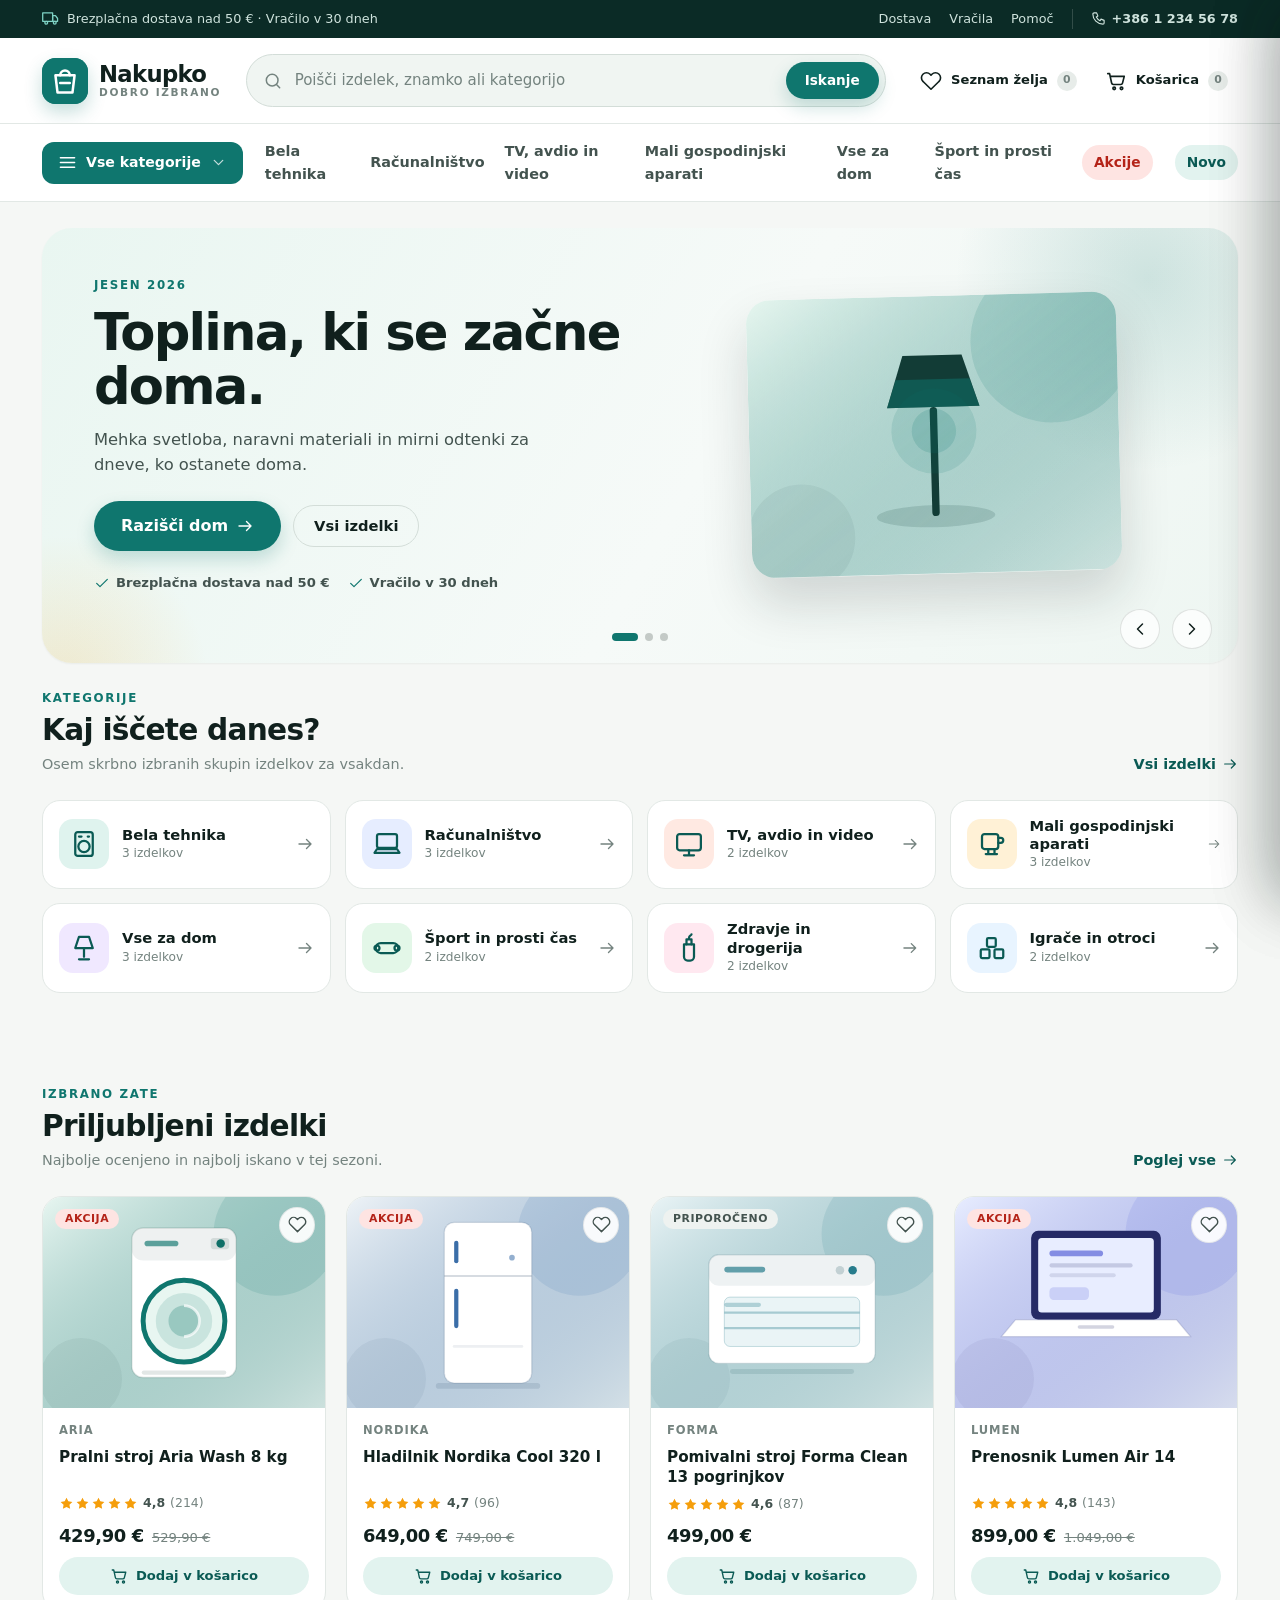
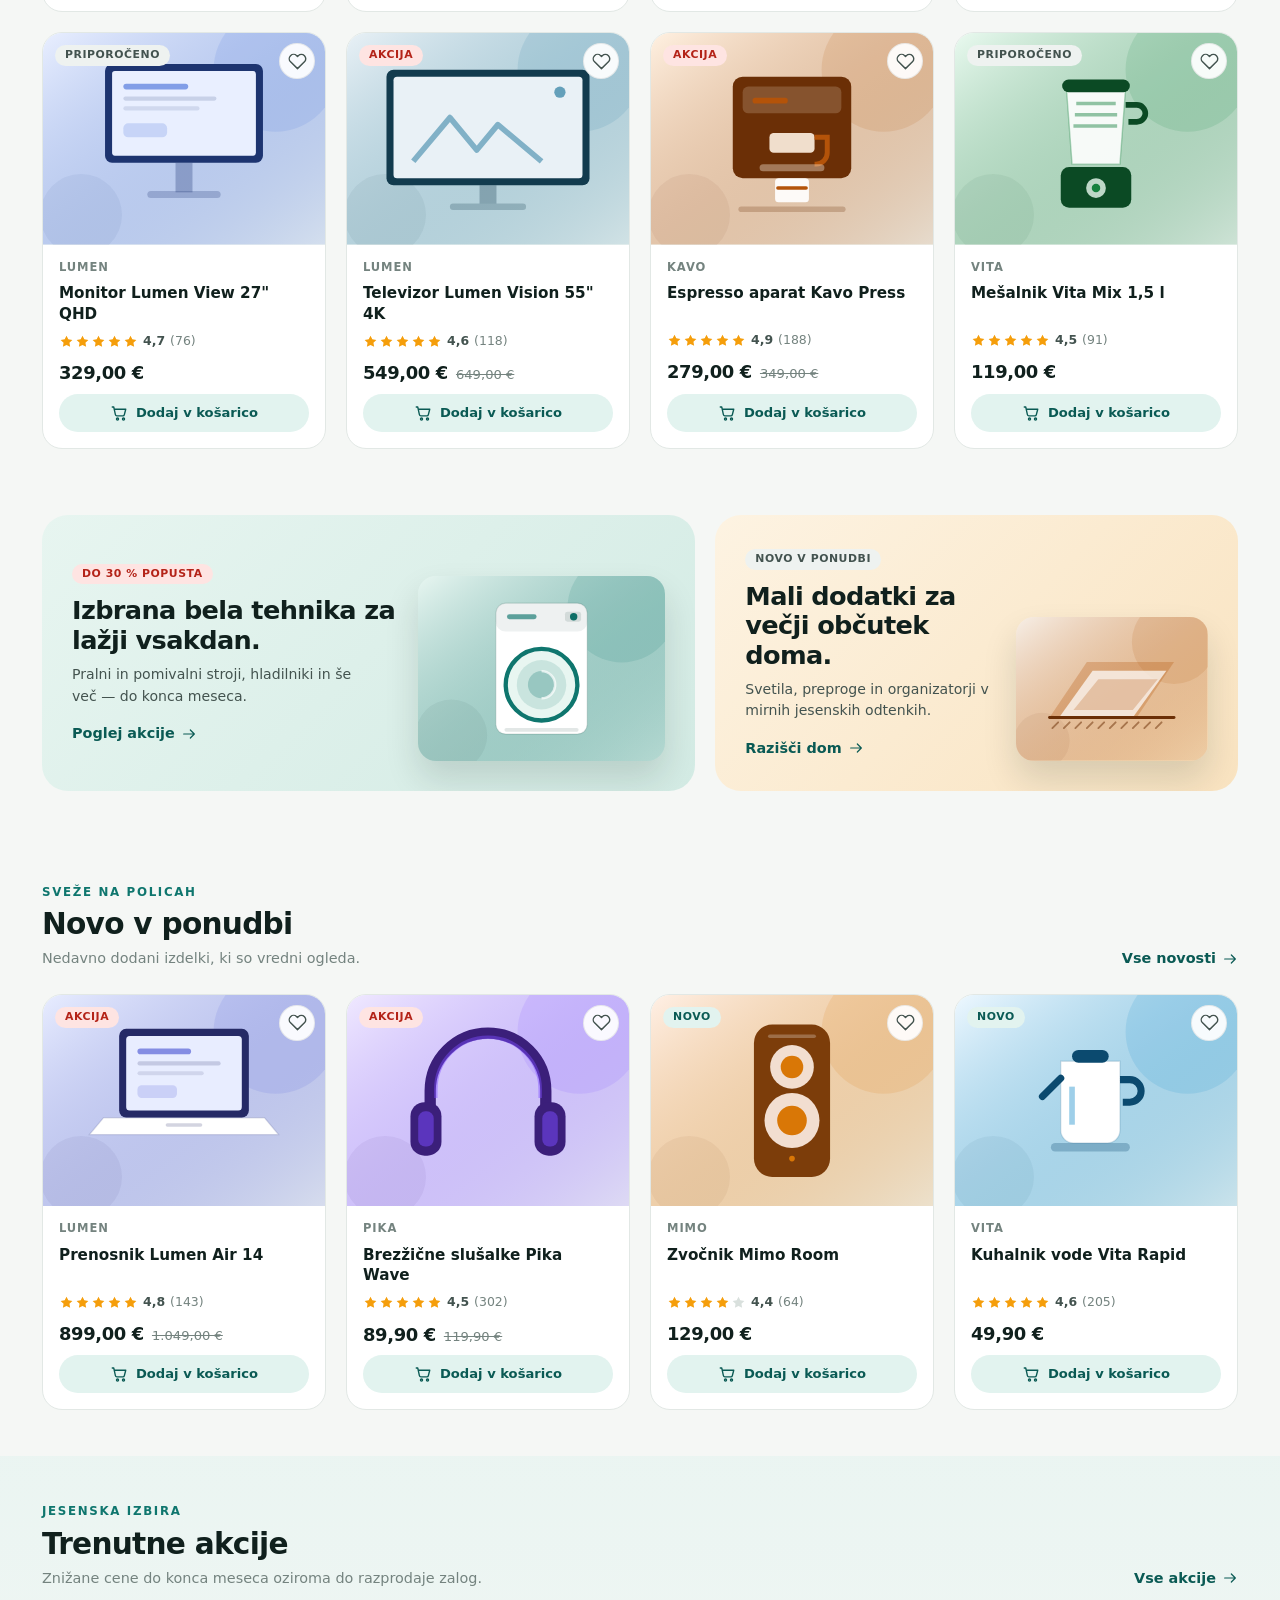
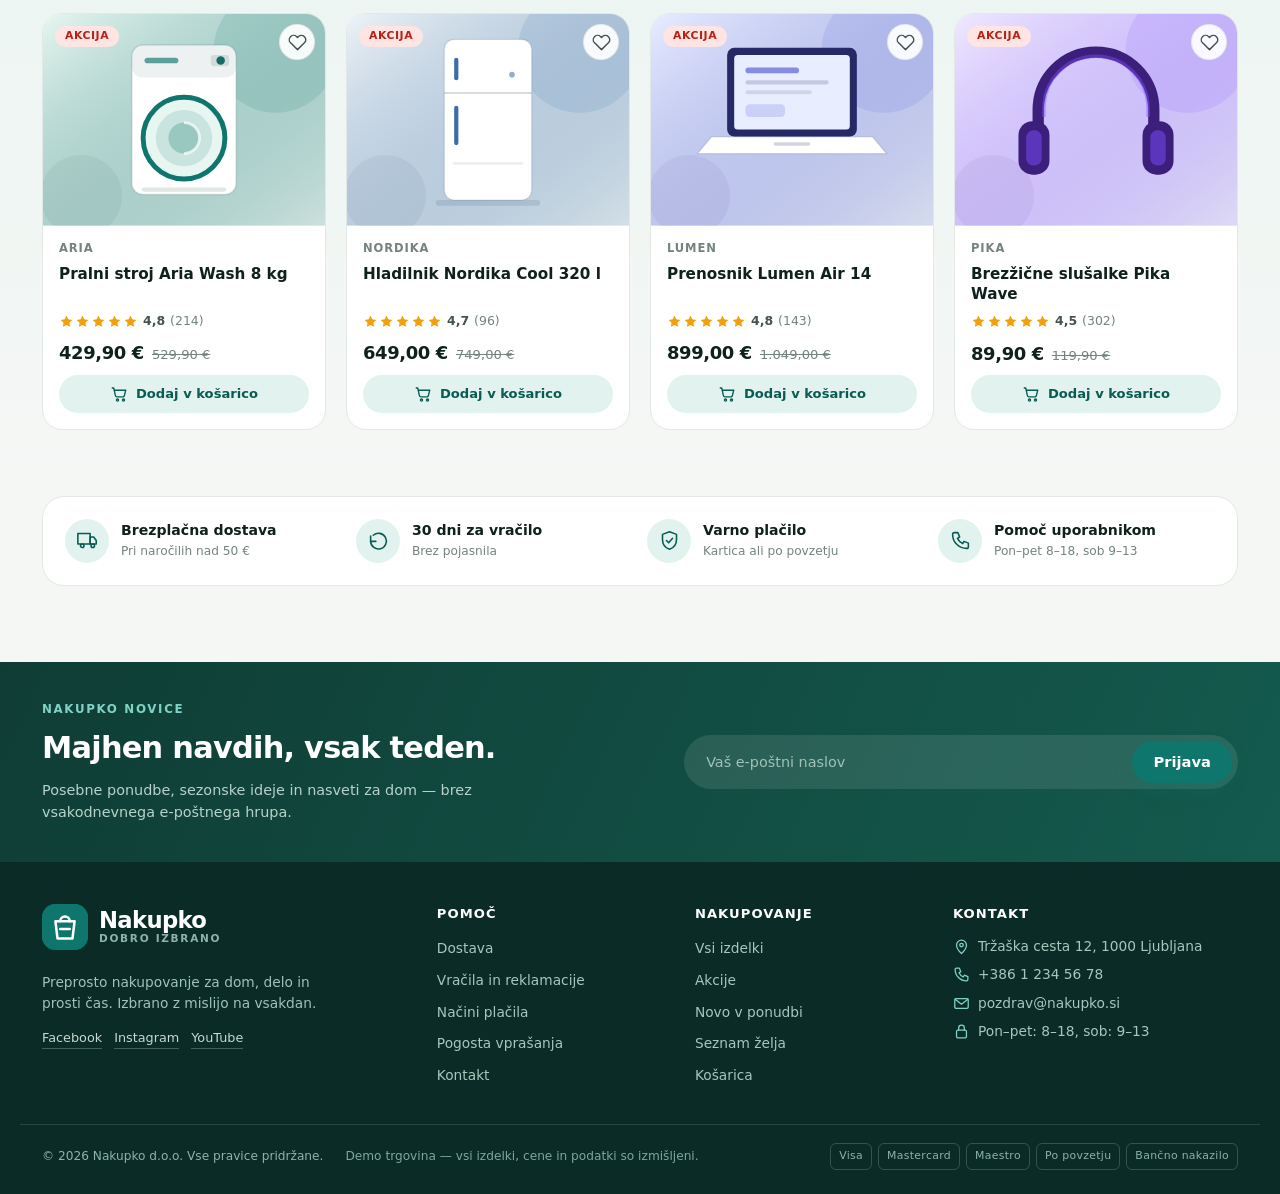
==== index.html @ 25875861 "Nakupko: static Slovenian demo storefront" ====
<!doctype html>
<html lang="sl">
<head>
  <meta charset="utf-8">
  <meta name="viewport" content="width=device-width, initial-scale=1">
  <title>Nakupko — dobro izbrano za dom, delo in prosti čas</title>
  <meta name="description" content="Nakupko je demo spletna trgovina z izbrano belo tehniko, računalništvom, opremo za dom in prosti čas. Vsi izdelki in podatki so izmišljeni.">
  <meta name="theme-color" content="#0f766e">
  <link rel="icon" href="assets/img/favicon.svg" type="image/svg+xml">
  <link rel="stylesheet" href="assets/css/style.css">
</head>
<body data-page="home">
  <a class="skip-link" href="#main">Preskoči na vsebino</a>
  <div id="site-header"></div>

  <main id="main">
    <section class="hero-wrap" aria-label="Izbrane ponudbe">
      <div class="container">
        <div class="hero" id="hero">
          <div id="hero-slides"></div>
          <div class="hero-dots" id="hero-dots"></div>
          <button class="hero-arrow hero-arrow--prev" type="button" data-hero-prev aria-label="Prejšnja ponudba">
            <svg class="icon" width="20" height="20" viewBox="0 0 24 24" fill="none" stroke="currentColor" stroke-width="1.8" stroke-linecap="round" stroke-linejoin="round" aria-hidden="true"><path d="M15 18l-6-6 6-6"/></svg>
          </button>
          <button class="hero-arrow hero-arrow--next" type="button" data-hero-next aria-label="Naslednja ponudba">
            <svg class="icon" width="20" height="20" viewBox="0 0 24 24" fill="none" stroke="currentColor" stroke-width="1.8" stroke-linecap="round" stroke-linejoin="round" aria-hidden="true"><path d="M9 18l6-6-6-6"/></svg>
          </button>
        </div>
      </div>
    </section>

    <section class="section section--tight">
      <div class="container">
        <div class="section-head">
          <div>
            <p class="eyebrow">Kategorije</p>
            <h2>Kaj iščete danes?</h2>
            <p>Osem skrbno izbranih skupin izdelkov za vsakdan.</p>
          </div>
          <a class="text-link" href="category.html">Vsi izdelki
            <svg class="icon" width="16" height="16" viewBox="0 0 24 24" fill="none" stroke="currentColor" stroke-width="1.8" stroke-linecap="round" stroke-linejoin="round" aria-hidden="true"><path d="M4 12h16M14 6l6 6-6 6"/></svg>
          </a>
        </div>
        <div class="category-tiles" id="category-tiles"></div>
      </div>
    </section>

    <section class="section">
      <div class="container">
        <div class="section-head">
          <div>
            <p class="eyebrow">Izbrano zate</p>
            <h2>Priljubljeni izdelki</h2>
            <p>Najbolje ocenjeno in najbolj iskano v tej sezoni.</p>
          </div>
          <a class="text-link" href="category.html?sort=rating">Poglej vse
            <svg class="icon" width="16" height="16" viewBox="0 0 24 24" fill="none" stroke="currentColor" stroke-width="1.8" stroke-linecap="round" stroke-linejoin="round" aria-hidden="true"><path d="M4 12h16M14 6l6 6-6 6"/></svg>
          </a>
        </div>
        <div id="featured-grid"></div>
      </div>
    </section>

    <section class="section section--tight">
      <div class="container">
        <div class="promo-grid" id="promo-grid"></div>
      </div>
    </section>

    <section class="section">
      <div class="container">
        <div class="section-head">
          <div>
            <p class="eyebrow">Sveže na policah</p>
            <h2>Novo v ponudbi</h2>
            <p>Nedavno dodani izdelki, ki so vredni ogleda.</p>
          </div>
          <a class="text-link" href="category.html?new=1">Vse novosti
            <svg class="icon" width="16" height="16" viewBox="0 0 24 24" fill="none" stroke="currentColor" stroke-width="1.8" stroke-linecap="round" stroke-linejoin="round" aria-hidden="true"><path d="M4 12h16M14 6l6 6-6 6"/></svg>
          </a>
        </div>
        <div id="new-grid"></div>
      </div>
    </section>

    <section class="section section--soft">
      <div class="container">
        <div class="section-head">
          <div>
            <p class="eyebrow">Jesenska izbira</p>
            <h2>Trenutne akcije</h2>
            <p>Znižane cene do konca meseca oziroma do razprodaje zalog.</p>
          </div>
          <a class="text-link" href="category.html?sale=1">Vse akcije
            <svg class="icon" width="16" height="16" viewBox="0 0 24 24" fill="none" stroke="currentColor" stroke-width="1.8" stroke-linecap="round" stroke-linejoin="round" aria-hidden="true"><path d="M4 12h16M14 6l6 6-6 6"/></svg>
          </a>
        </div>
        <div id="sale-grid"></div>
      </div>
    </section>

    <section class="section" id="recent-section" hidden>
      <div class="container">
        <div class="section-head">
          <div>
            <p class="eyebrow">Nadaljujte tam, kjer ste ostali</p>
            <h2>Nedavno ogledano</h2>
          </div>
          <a class="text-link" href="category.html">Poglej vse
            <svg class="icon" width="16" height="16" viewBox="0 0 24 24" fill="none" stroke="currentColor" stroke-width="1.8" stroke-linecap="round" stroke-linejoin="round" aria-hidden="true"><path d="M4 12h16M14 6l6 6-6 6"/></svg>
          </a>
        </div>
        <div id="recent-grid"></div>
      </div>
    </section>

    <section class="section section--tight">
      <div class="container">
        <ul class="trust-bar">
          <li>
            <span class="trust-bar__icon">
              <svg class="icon" width="21" height="21" viewBox="0 0 24 24" fill="none" stroke="currentColor" stroke-width="1.8" stroke-linecap="round" stroke-linejoin="round" aria-hidden="true"><path d="M1 4h14v12H1z"/><path d="M15 8h4l3 4v4h-7z"/><circle cx="6" cy="18" r="2"/><circle cx="18" cy="18" r="2"/></svg>
            </span>
            <span><strong>Brezplačna dostava</strong><small>Pri naročilih nad 50 €</small></span>
          </li>
          <li>
            <span class="trust-bar__icon">
              <svg class="icon" width="21" height="21" viewBox="0 0 24 24" fill="none" stroke="currentColor" stroke-width="1.8" stroke-linecap="round" stroke-linejoin="round" aria-hidden="true"><path d="M3 7v6h6"/><path d="M3 13a9 9 0 1 0 3-7"/></svg>
            </span>
            <span><strong>30 dni za vračilo</strong><small>Brez pojasnila</small></span>
          </li>
          <li>
            <span class="trust-bar__icon">
              <svg class="icon" width="21" height="21" viewBox="0 0 24 24" fill="none" stroke="currentColor" stroke-width="1.8" stroke-linecap="round" stroke-linejoin="round" aria-hidden="true"><path d="M12 2l8 3v6c0 5-3.4 9.2-8 11-4.6-1.8-8-6-8-11V5Z"/><path d="M8.5 12l2.5 2.5 4.5-5"/></svg>
            </span>
            <span><strong>Varno plačilo</strong><small>Kartica ali po povzetju</small></span>
          </li>
          <li>
            <span class="trust-bar__icon">
              <svg class="icon" width="21" height="21" viewBox="0 0 24 24" fill="none" stroke="currentColor" stroke-width="1.8" stroke-linecap="round" stroke-linejoin="round" aria-hidden="true"><path d="M5 3h4l2 5-2.5 1.5a13 13 0 0 0 6 6L16 13l5 2v4a2 2 0 0 1-2 2A16 16 0 0 1 3 5a2 2 0 0 1 2-2Z"/></svg>
            </span>
            <span><strong>Pomoč uporabnikom</strong><small>Pon–pet 8–18, sob 9–13</small></span>
          </li>
        </ul>
      </div>
    </section>
  </main>

  <div id="site-footer"></div>

  <script src="assets/js/data.js"></script>
  <script src="assets/js/art.js"></script>
  <script src="assets/js/core.js"></script>
  <script src="assets/js/pages.js"></script>
</body>
</html>
---- assets/css/style.css ----
/* Nakupko — original storefront styles.
   System fonts only, no external assets, no network requests. */

:root {
  --ink: #10201d;
  --ink-soft: #43534f;
  --muted: #74837f;
  --line: #e2e8e5;
  --line-strong: #d3ddd8;
  --bg: #f5f7f5;
  --surface: #ffffff;
  --surface-soft: #f0f5f2;
  --brand: #0f766e;
  --brand-dark: #0a5a54;
  --brand-soft: #e2f3ef;
  --accent: #f59e0b;
  --sale: #d92d20;
  --sale-soft: #fee4e2;
  --radius-sm: 10px;
  --radius: 16px;
  --radius-lg: 24px;
  --shadow-sm: 0 1px 2px rgba(16, 32, 29, 0.05);
  --shadow: 0 14px 34px rgba(16, 32, 29, 0.09);
  --shadow-lg: 0 30px 70px rgba(16, 32, 29, 0.16);
  --font: "Segoe UI", system-ui, -apple-system, "Helvetica Neue", Arial, sans-serif;
  --container: 1240px;
}

*,
*::before,
*::after {
  box-sizing: border-box;
}

html {
  -webkit-text-size-adjust: 100%;
  scroll-behavior: smooth;
}

body {
  margin: 0;
  font-family: var(--font);
  font-size: 16px;
  line-height: 1.55;
  color: var(--ink);
  background: var(--bg);
  -webkit-font-smoothing: antialiased;
}

body.no-scroll {
  overflow: hidden;
}

img,
svg {
  max-width: 100%;
}

h1,
h2,
h3,
h4,
p,
ul,
ol,
figure {
  margin: 0;
}

ul,
ol {
  padding: 0;
  list-style: none;
}

a {
  color: inherit;
  text-decoration: none;
}

button,
input,
select,
textarea {
  font: inherit;
  color: inherit;
}

button {
  cursor: pointer;
}

[hidden] {
  display: none !important;
}

::selection {
  background: var(--brand-soft);
  color: var(--brand-dark);
}

:focus-visible {
  outline: 2px solid var(--brand);
  outline-offset: 3px;
}

.container {
  width: 100%;
  max-width: var(--container);
  margin: 0 auto;
  padding: 0 22px;
}

.sr-only {
  position: absolute;
  width: 1px;
  height: 1px;
  padding: 0;
  margin: -1px;
  overflow: hidden;
  clip: rect(0, 0, 0, 0);
  white-space: nowrap;
  border: 0;
}

.skip-link {
  position: absolute;
  left: 16px;
  top: -80px;
  z-index: 500;
  padding: 10px 16px;
  border-radius: 0 0 12px 12px;
  background: var(--ink);
  color: #fff;
  transition: top 0.2s ease;
}

.skip-link:focus {
  top: 0;
}

.icon {
  display: inline-block;
  vertical-align: middle;
  flex: none;
}

.art-svg {
  display: block;
  width: 100%;
  height: auto;
}

.eyebrow {
  font-size: 0.74rem;
  font-weight: 700;
  letter-spacing: 0.14em;
  text-transform: uppercase;
  color: var(--brand);
}

.muted {
  color: var(--muted);
}

/* ---------------------------------------------------------------- buttons */
.btn {
  display: inline-flex;
  align-items: center;
  justify-content: center;
  gap: 8px;
  padding: 11px 20px;
  border: 1px solid transparent;
  border-radius: 999px;
  background: var(--surface);
  font-size: 0.92rem;
  font-weight: 650;
  line-height: 1.2;
  white-space: nowrap;
  transition: background 0.18s ease, color 0.18s ease, border-color 0.18s ease,
    transform 0.18s ease, box-shadow 0.18s ease;
}

.btn:hover {
  transform: translateY(-1px);
}

.btn:active {
  transform: translateY(0);
}

.btn--primary {
  background: var(--brand);
  color: #fff;
  box-shadow: 0 8px 18px rgba(15, 118, 110, 0.22);
}

.btn--primary:hover {
  background: var(--brand-dark);
  box-shadow: 0 10px 22px rgba(15, 118, 110, 0.3);
}

.btn--soft {
  background: var(--brand-soft);
  color: var(--brand-dark);
}

.btn--soft:hover {
  background: #d3ece6;
}

.btn--ghost {
  background: transparent;
  border-color: var(--line-strong);
  color: var(--ink);
}

.btn--ghost:hover {
  border-color: var(--brand);
  color: var(--brand-dark);
}

.btn--block {
  width: 100%;
}

.btn--lg {
  padding: 14px 26px;
  font-size: 1rem;
}

.text-link {
  display: inline-flex;
  align-items: center;
  gap: 6px;
  font-size: 0.9rem;
  font-weight: 650;
  color: var(--brand-dark);
}

.text-link:hover {
  color: var(--brand);
}

.link-btn {
  border: 0;
  background: none;
  padding: 0;
  font-size: 0.82rem;
  font-weight: 600;
  color: var(--muted);
  text-decoration: underline;
  text-underline-offset: 3px;
}

.link-btn:hover {
  color: var(--sale);
}

.icon-btn {
  display: inline-grid;
  place-items: center;
  width: 42px;
  height: 42px;
  border: 1px solid var(--line);
  border-radius: 50%;
  background: var(--surface);
  color: var(--ink);
  transition: background 0.18s ease, border-color 0.18s ease;
}

.icon-btn:hover {
  background: var(--surface-soft);
  border-color: var(--line-strong);
}

.badge {
  display: inline-flex;
  align-items: center;
  gap: 5px;
  padding: 5px 10px;
  border-radius: 999px;
  font-size: 0.68rem;
  font-weight: 750;
  letter-spacing: 0.05em;
  text-transform: uppercase;
  line-height: 1;
  background: var(--surface-soft);
  color: var(--ink-soft);
}

.badge--sale {
  background: var(--sale-soft);
  color: #b42318;
}

.badge--new {
  background: var(--brand-soft);
  color: var(--brand-dark);
}

.badge--soft {
  background: #eef2f0;
  color: var(--ink-soft);
}

/* ------------------------------------------------------------------ topbar */
.topbar {
  background: #0b2b26;
  color: #cfe3dd;
  font-size: 0.8rem;
}

.topbar__inner {
  display: flex;
  align-items: center;
  justify-content: space-between;
  gap: 18px;
  min-height: 38px;
}

.topbar__note {
  display: inline-flex;
  align-items: center;
  gap: 8px;
  margin: 0;
}

.topbar__note .icon {
  color: #7fd3c5;
}

.topbar__links {
  display: flex;
  align-items: center;
  gap: 18px;
}

.topbar__links a {
  color: #cfe3dd;
  transition: color 0.15s ease;
}

.topbar__links a:hover {
  color: #fff;
}

.topbar__phone {
  display: inline-flex;
  align-items: center;
  gap: 6px;
  padding-left: 18px;
  border-left: 1px solid rgba(255, 255, 255, 0.16);
  font-weight: 600;
}

/* ------------------------------------------------------------------ header */
.site-header {
  position: relative;
  z-index: 60;
  background: var(--surface);
  border-bottom: 1px solid var(--line);
}

.header-main {
  display: flex;
  align-items: center;
  gap: 24px;
  padding-top: 16px;
  padding-bottom: 16px;
}

.header-menu {
  display: none;
}

.brand {
  display: inline-flex;
  align-items: center;
  gap: 11px;
  flex: none;
}

.brand__mark {
  display: grid;
  place-items: center;
  width: 46px;
  height: 46px;
  border-radius: 14px;
  background: var(--brand);
  color: var(--brand);
  box-shadow: 0 8px 18px rgba(15, 118, 110, 0.24);
}

.brand__mark svg {
  width: 46px;
  height: 46px;
  display: block;
}

.brand__text {
  display: flex;
  flex-direction: column;
  line-height: 1.05;
}

.brand__text strong {
  font-size: 1.42rem;
  font-weight: 800;
  letter-spacing: -0.03em;
}

.brand__text small {
  font-size: 0.66rem;
  font-weight: 600;
  letter-spacing: 0.16em;
  text-transform: uppercase;
  color: var(--muted);
}

.header-search {
  position: relative;
  display: flex;
  align-items: center;
  flex: 1;
  max-width: 640px;
  margin: 0 auto;
  padding: 6px 6px 6px 16px;
  border: 1px solid var(--line-strong);
  border-radius: 999px;
  background: var(--surface-soft);
  transition: border-color 0.18s ease, background 0.18s ease, box-shadow 0.18s ease;
}

.header-search:focus-within {
  background: #fff;
  border-color: var(--brand);
  box-shadow: 0 0 0 4px rgba(15, 118, 110, 0.12);
}

.header-search__icon {
  display: inline-flex;
  color: var(--muted);
}

.header-search input {
  flex: 1;
  min-width: 0;
  padding: 8px 12px;
  border: 0;
  background: transparent;
  font-size: 0.94rem;
  outline: none;
}

.header-search input::placeholder {
  color: var(--muted);
}

#search-page-form {
  max-width: none;
  margin: 0;
}

code {
  padding: 1px 5px;
  border-radius: 5px;
  background: var(--surface-soft);
  font-size: 0.9em;
}

.header-search__submit {
  padding: 9px 18px;
  font-size: 0.85rem;
}

.header-actions {
  display: flex;
  align-items: center;
  gap: 8px;
  flex: none;
}

.header-action {
  position: relative;
  display: inline-flex;
  align-items: center;
  gap: 9px;
  padding: 8px 10px;
  border: 0;
  border-radius: 14px;
  background: transparent;
  color: var(--ink);
  transition: background 0.18s ease;
}

.header-action:hover {
  background: var(--surface-soft);
}

.header-action__label {
  font-size: 0.82rem;
  font-weight: 600;
}

.count {
  display: inline-grid;
  place-items: center;
  min-width: 20px;
  height: 20px;
  padding: 0 5px;
  border-radius: 999px;
  background: var(--brand);
  color: #fff;
  font-size: 0.68rem;
  font-weight: 750;
  line-height: 1;
}

.count.is-empty {
  background: #e7ece9;
  color: var(--muted);
}

/* ------------------------------------------------------------- suggestions */
.search-suggest {
  position: absolute;
  top: calc(100% + 10px);
  left: 0;
  right: 0;
  z-index: 70;
  padding: 8px;
  border: 1px solid var(--line);
  border-radius: 18px;
  background: var(--surface);
  box-shadow: var(--shadow-lg);
}

.suggest__list {
  display: grid;
  gap: 2px;
}

.suggest__list a {
  display: flex;
  align-items: center;
  gap: 12px;
  padding: 8px 10px;
  border-radius: 12px;
  transition: background 0.15s ease;
}

.suggest__list a:hover {
  background: var(--surface-soft);
}

.suggest__art {
  width: 56px;
  height: 42px;
  flex: none;
  overflow: hidden;
  border-radius: 8px;
  background: var(--surface-soft);
}

.suggest__art svg {
  width: 100%;
  height: 100%;
  object-fit: cover;
}

.suggest__text {
  display: flex;
  flex-direction: column;
  min-width: 0;
}

.suggest__text strong {
  font-size: 0.88rem;
  font-weight: 650;
  white-space: nowrap;
  overflow: hidden;
  text-overflow: ellipsis;
}

.suggest__text small {
  font-size: 0.76rem;
  color: var(--muted);
}

.suggest__all {
  display: block;
  margin-top: 4px;
  padding: 10px;
  border-top: 1px solid var(--line);
  font-size: 0.84rem;
  font-weight: 650;
  color: var(--brand-dark);
  text-align: center;
}

.suggest__empty {
  padding: 12px 10px 6px;
  font-size: 0.86rem;
  color: var(--muted);
}

/* --------------------------------------------------------------------- nav */
.main-nav {
  position: relative;
  border-top: 1px solid var(--line);
  background: var(--surface);
}

.nav-inner {
  display: flex;
  align-items: center;
  gap: 22px;
  min-height: 52px;
}

.nav-all {
  display: inline-flex;
  align-items: center;
  gap: 9px;
  padding: 10px 16px;
  border: 0;
  border-radius: 12px;
  background: var(--brand);
  color: #fff;
  font-size: 0.88rem;
  font-weight: 650;
}

.nav-all .icon:last-child {
  opacity: 0.75;
  transition: transform 0.2s ease;
}

.nav-all.is-open .icon:last-child {
  transform: rotate(180deg);
}

.nav-list {
  display: flex;
  align-items: center;
  gap: 20px;
  flex: 1;
}

.nav-list a {
  position: relative;
  display: inline-block;
  padding: 16px 0;
  font-size: 0.9rem;
  font-weight: 600;
  color: var(--ink-soft);
  transition: color 0.15s ease;
}

.nav-list a::after {
  content: "";
  position: absolute;
  left: 0;
  right: 0;
  bottom: 10px;
  height: 2px;
  border-radius: 2px;
  background: var(--brand);
  transform: scaleX(0);
  transform-origin: left;
  transition: transform 0.2s ease;
}

.nav-list a:hover {
  color: var(--brand-dark);
}

.nav-list a:hover::after {
  transform: scaleX(1);
}

.nav-deal,
.nav-new {
  font-size: 0.86rem;
  font-weight: 700;
  padding: 7px 12px;
  border-radius: 999px;
}

.nav-deal {
  color: #b42318;
  background: var(--sale-soft);
}

.nav-new {
  color: var(--brand-dark);
  background: var(--brand-soft);
}

/* --------------------------------------------------------------- mega menu */
.mega {
  position: absolute;
  top: 100%;
  left: 0;
  right: 0;
  z-index: 55;
  border-top: 1px solid var(--line);
  background: var(--surface);
  box-shadow: 0 32px 60px rgba(16, 32, 29, 0.14);
}

.mega__inner {
  display: grid;
  grid-template-columns: 1.35fr 0.65fr;
  gap: 36px;
  padding-top: 28px;
  padding-bottom: 32px;
}

.mega__cats > .eyebrow {
  margin-bottom: 14px;
}

.mega__cats > ul {
  display: grid;
  grid-template-columns: 1fr 1fr;
  gap: 4px 22px;
}

.mega__cats a {
  display: flex;
  align-items: center;
  gap: 12px;
  padding: 9px 10px;
  border-radius: 12px;
  transition: background 0.15s ease;
}

.mega__cats a:hover {
  background: var(--surface-soft);
}

.mega__cats strong {
  display: block;
  font-size: 0.9rem;
  font-weight: 650;
}

.mega__cats small {
  display: block;
  font-size: 0.76rem;
  color: var(--muted);
}

.mega__icon {
  display: grid;
  place-items: center;
  width: 42px;
  height: 42px;
  flex: none;
  border-radius: 12px;
  background: var(--tint, #eef4f2);
  color: var(--brand-dark);
}

.mega__promo {
  position: relative;
  overflow: hidden;
  padding: 22px;
  border-radius: 20px;
  background: linear-gradient(135deg, #eaf6f1, #d8eee7);
}

.mega__promo h3 {
  margin: 10px 0 6px;
  font-size: 1.3rem;
  letter-spacing: -0.02em;
}

.mega__promo p {
  margin-bottom: 14px;
  font-size: 0.86rem;
  color: var(--ink-soft);
}

.mega__promo-art {
  position: absolute;
  right: -26px;
  bottom: -32px;
  width: 190px;
  opacity: 0.9;
  pointer-events: none;
}

/* -------------------------------------------------------------------- hero */
.hero-wrap {
  padding: 26px 0 6px;
}

.hero {
  position: relative;
  overflow: hidden;
  border-radius: 30px;
  background: linear-gradient(120deg, #e9f6f1 0%, #f6faf8 55%, #eef6f2 100%);
  box-shadow: var(--shadow-sm);
}

.hero::before,
.hero::after {
  content: "";
  position: absolute;
  border-radius: 50%;
  pointer-events: none;
}

.hero::before {
  width: 420px;
  height: 420px;
  right: -120px;
  top: -160px;
  background: radial-gradient(circle, rgba(15, 118, 110, 0.16), transparent 65%);
}

.hero::after {
  width: 320px;
  height: 320px;
  left: -140px;
  bottom: -180px;
  background: radial-gradient(circle, rgba(245, 158, 11, 0.16), transparent 65%);
}

.hero-slide {
  position: relative;
  z-index: 1;
  display: none;
  grid-template-columns: 1.05fr 0.95fr;
  align-items: center;
  gap: 30px;
  padding: 48px 52px 70px;
}

.hero-slide.is-active {
  display: grid;
  animation: heroFade 0.5s ease both;
}

@keyframes heroFade {
  from {
    opacity: 0;
    transform: translateY(10px);
  }
  to {
    opacity: 1;
    transform: translateY(0);
  }
}

.hero-slide__copy h1,
.hero-slide__copy h2 {
  margin: 12px 0 14px;
  font-size: clamp(2.1rem, 4vw, 3.35rem);
  line-height: 1.04;
  letter-spacing: -0.035em;
  font-weight: 800;
  max-width: 15ch;
}

.hero-slide__copy > p:not(.eyebrow) {
  max-width: 46ch;
  font-size: 1.02rem;
  color: var(--ink-soft);
}

.hero-slide__actions {
  display: flex;
  flex-wrap: wrap;
  align-items: center;
  gap: 12px;
  margin-top: 24px;
}

.hero-slide__points {
  display: flex;
  flex-wrap: wrap;
  gap: 18px;
  margin-top: 22px;
  font-size: 0.82rem;
  font-weight: 600;
  color: var(--ink-soft);
}

.hero-slide__points li {
  display: inline-flex;
  align-items: center;
  gap: 6px;
}

.hero-slide__points .icon {
  color: var(--brand);
}

.hero-slide__art {
  justify-self: center;
  width: 100%;
  max-width: 370px;
  overflow: hidden;
  border-radius: 24px;
  box-shadow: 0 26px 50px rgba(16, 32, 29, 0.16);
  transform: rotate(-1.5deg);
}

.hero-dots {
  position: absolute;
  left: 50%;
  bottom: 22px;
  z-index: 2;
  display: flex;
  align-items: center;
  gap: 7px;
  transform: translateX(-50%);
}

.hero-dot {
  width: 8px;
  height: 8px;
  padding: 0;
  border: 0;
  border-radius: 999px;
  background: rgba(16, 32, 29, 0.22);
  transition: width 0.2s ease, background 0.2s ease;
}

.hero-dot.is-active {
  width: 26px;
  background: var(--brand);
}

.hero-arrow {
  position: absolute;
  bottom: 14px;
  z-index: 2;
  display: grid;
  place-items: center;
  width: 40px;
  height: 40px;
  border: 1px solid rgba(16, 32, 29, 0.12);
  border-radius: 50%;
  background: rgba(255, 255, 255, 0.72);
  color: var(--ink);
  backdrop-filter: blur(6px);
  transition: background 0.18s ease;
}

.hero-arrow:hover {
  background: #fff;
}

.hero-arrow--prev {
  right: 78px;
}

.hero-arrow--next {
  right: 26px;
}

/* ---------------------------------------------------------------- sections */
.section {
  padding: 46px 0;
}

.section--tight {
  padding-top: 20px;
}

.section--soft {
  background: linear-gradient(180deg, rgba(226, 243, 239, 0.55), rgba(226, 243, 239, 0));
}

.section-head {
  display: flex;
  align-items: flex-end;
  justify-content: space-between;
  gap: 20px;
  margin-bottom: 24px;
}

.section-head h2 {
  margin-top: 6px;
  font-size: clamp(1.4rem, 2.4vw, 1.85rem);
  letter-spacing: -0.025em;
  line-height: 1.15;
}

.section-head p:not(.eyebrow) {
  margin-top: 6px;
  color: var(--muted);
  font-size: 0.9rem;
}

/* --------------------------------------------------------- category tiles */
.category-tiles {
  display: grid;
  grid-template-columns: repeat(4, 1fr);
  gap: 14px;
}

.category-tile {
  display: flex;
  align-items: center;
  gap: 13px;
  padding: 16px;
  border: 1px solid var(--line);
  border-radius: 18px;
  background: var(--surface);
  transition: border-color 0.18s ease, box-shadow 0.18s ease, transform 0.18s ease;
}

.category-tile:hover {
  transform: translateY(-2px);
  border-color: var(--line-strong);
  box-shadow: var(--shadow);
}

.category-tile__icon {
  display: grid;
  place-items: center;
  width: 50px;
  height: 50px;
  flex: none;
  border-radius: 14px;
  background: var(--tint, #eef4f2);
  color: var(--brand-dark);
}

.category-tile__text {
  display: flex;
  flex-direction: column;
  min-width: 0;
}

.category-tile__text strong {
  font-size: 0.92rem;
  font-weight: 650;
  line-height: 1.25;
}

.category-tile__text small {
  font-size: 0.76rem;
  color: var(--muted);
}

.category-tile__arrow {
  display: inline-flex;
  margin-left: auto;
  color: var(--muted);
  transition: transform 0.18s ease, color 0.18s ease;
}

.category-tile:hover .category-tile__arrow {
  transform: translateX(3px);
  color: var(--brand);
}

/* ------------------------------------------------------------ promo cards */
.promo-grid {
  display: grid;
  grid-template-columns: 1.25fr 1fr;
  gap: 20px;
}

.promo-card {
  position: relative;
  display: grid;
  grid-template-columns: 1.15fr 0.85fr;
  align-items: center;
  gap: 12px;
  min-height: 264px;
  overflow: hidden;
  padding: 30px;
  border-radius: 26px;
  background: linear-gradient(135deg, #fdf3e2, #f9e3c0);
}

.promo-card--wide {
  background: linear-gradient(135deg, #e7f5f0, #d3ebe4);
}

.promo-card__copy {
  position: relative;
  z-index: 1;
}

.promo-card__copy h2 {
  margin: 12px 0 8px;
  font-size: clamp(1.25rem, 2vw, 1.7rem);
  line-height: 1.16;
  letter-spacing: -0.025em;
}

.promo-card__copy p {
  margin-bottom: 14px;
  font-size: 0.88rem;
  color: var(--ink-soft);
  max-width: 34ch;
}

.promo-card__art {
  align-self: end;
  width: 100%;
  max-width: 260px;
  justify-self: end;
  border-radius: 18px;
  overflow: hidden;
  box-shadow: 0 18px 34px rgba(16, 32, 29, 0.14);
}

/* ---------------------------------------------------------------- products */
.product-grid {
  display: grid;
  grid-template-columns: repeat(4, minmax(0, 1fr));
  gap: 20px;
}

.product-card {
  position: relative;
  display: flex;
  flex-direction: column;
  overflow: hidden;
  border: 1px solid var(--line);
  border-radius: 20px;
  background: var(--surface);
  transition: transform 0.2s ease, box-shadow 0.2s ease, border-color 0.2s ease;
}

.product-card:hover {
  transform: translateY(-3px);
  border-color: var(--line-strong);
  box-shadow: var(--shadow);
}

.product-card__media {
  position: relative;
  aspect-ratio: 4 / 3;
  overflow: hidden;
  background: var(--surface-soft);
}

.product-card__media .badge {
  position: absolute;
  top: 12px;
  left: 12px;
  z-index: 2;
}

.product-card__art {
  display: block;
  width: 100%;
  height: 100%;
}

.product-card__art .art-svg {
  height: 100%;
  transition: transform 0.35s ease;
}

.product-card:hover .product-card__art .art-svg {
  transform: scale(1.035);
}

.wish-btn {
  position: absolute;
  top: 10px;
  right: 10px;
  z-index: 2;
  display: grid;
  place-items: center;
  width: 36px;
  height: 36px;
  border: 1px solid rgba(16, 32, 29, 0.08);
  border-radius: 50%;
  background: rgba(255, 255, 255, 0.92);
  color: var(--ink-soft);
  transition: color 0.18s ease, background 0.18s ease, transform 0.18s ease;
}

.wish-btn:hover {
  color: var(--sale);
  transform: scale(1.06);
}

.wish-btn.is-active {
  color: var(--sale);
  background: #fff;
}

.wish-btn.is-active .icon {
  fill: currentColor;
}

.product-card__body {
  display: flex;
  flex-direction: column;
  flex: 1;
  gap: 7px;
  padding: 14px 16px 16px;
}

.product-card__brand {
  font-size: 0.72rem;
  font-weight: 700;
  letter-spacing: 0.08em;
  text-transform: uppercase;
  color: var(--muted);
}

.product-card__title {
  font-size: 0.95rem;
  font-weight: 650;
  line-height: 1.32;
  min-height: 2.6em;
  display: -webkit-box;
  -webkit-line-clamp: 2;
  -webkit-box-orient: vertical;
  overflow: hidden;
}

.product-card__title a:hover {
  color: var(--brand-dark);
}

.rating {
  display: inline-flex;
  align-items: center;
  gap: 5px;
  font-size: 0.78rem;
  color: var(--muted);
}

.rating__stars {
  display: inline-flex;
  gap: 1px;
  color: var(--accent);
}

.rating__star.is-off {
  color: #d9e0dd;
}

.rating__value {
  font-weight: 700;
  color: var(--ink-soft);
}

.product-card__price {
  display: flex;
  align-items: baseline;
  flex-wrap: wrap;
  gap: 8px;
  margin-top: 2px;
}

.product-card__price strong {
  font-size: 1.12rem;
  font-weight: 800;
  letter-spacing: -0.02em;
}

.product-card__price s {
  font-size: 0.82rem;
  color: var(--muted);
}

.product-card__add {
  margin-top: auto;
  padding: 9px 14px;
  font-size: 0.82rem;
}

/* -------------------------------------------------------------- breadcrumb */
.breadcrumb {
  display: flex;
  flex-wrap: wrap;
  align-items: center;
  gap: 7px;
  padding: 22px 0 6px;
  font-size: 0.8rem;
  color: var(--muted);
}

.breadcrumb a:hover {
  color: var(--brand-dark);
}

.breadcrumb span[aria-current] {
  color: var(--ink-soft);
  font-weight: 600;
}

/* ----------------------------------------------------------------- catalog */
.catalog-head {
  padding: 10px 0 26px;
}

.catalog-head h1 {
  margin: 8px 0 8px;
  font-size: clamp(1.8rem, 3.4vw, 2.6rem);
  letter-spacing: -0.035em;
  line-height: 1.08;
}

.catalog-head p:not(.eyebrow) {
  max-width: 70ch;
  color: var(--ink-soft);
  font-size: 0.94rem;
}

.catalog-layout {
  display: grid;
  grid-template-columns: 258px minmax(0, 1fr);
  gap: 30px;
  padding-bottom: 56px;
}

.filters {
  align-self: start;
  padding: 20px;
  border: 1px solid var(--line);
  border-radius: 20px;
  background: var(--surface);
  position: sticky;
  top: 18px;
}

.filters__head {
  display: flex;
  align-items: center;
  justify-content: space-between;
  gap: 10px;
  margin-bottom: 14px;
}

.filters__head h2 {
  font-size: 1.05rem;
  letter-spacing: -0.02em;
}

.filter-group {
  margin: 0;
  padding: 14px 0;
  border: 0;
  border-top: 1px solid var(--line);
}

.filter-group legend {
  padding: 0;
  margin-bottom: 8px;
  font-size: 0.8rem;
  font-weight: 750;
  letter-spacing: 0.06em;
  text-transform: uppercase;
  color: var(--ink-soft);
}

.check {
  display: flex;
  align-items: center;
  gap: 9px;
  padding: 5px 0;
  font-size: 0.86rem;
  color: var(--ink-soft);
  cursor: pointer;
}

.check input {
  width: 16px;
  height: 16px;
  accent-color: var(--brand);
  flex: none;
}

.check:hover {
  color: var(--ink);
}

.price-inputs {
  display: flex;
  align-items: center;
  gap: 8px;
}

.price-inputs input {
  width: 100%;
  min-width: 0;
  padding: 9px 10px;
  border: 1px solid var(--line-strong);
  border-radius: 10px;
  background: #fff;
  font-size: 0.85rem;
  outline: none;
}

.price-inputs input:focus {
  border-color: var(--brand);
  box-shadow: 0 0 0 3px rgba(15, 118, 110, 0.12);
}

.catalog-main {
  min-width: 0;
}

.catalog-toolbar {
  display: flex;
  align-items: center;
  gap: 14px;
  padding: 12px 16px;
  border: 1px solid var(--line);
  border-radius: 14px;
  background: var(--surface);
  margin-bottom: 14px;
}

.catalog-count {
  margin-right: auto;
  font-size: 0.84rem;
  color: var(--muted);
}

.catalog-sort {
  display: flex;
  align-items: center;
  gap: 9px;
  font-size: 0.82rem;
  color: var(--muted);
}

.catalog-sort select {
  padding: 8px 30px 8px 12px;
  border: 1px solid var(--line-strong);
  border-radius: 10px;
  background: #fff;
  font-size: 0.84rem;
  font-weight: 600;
  color: var(--ink);
  outline: none;
}

.catalog-sort select:focus {
  border-color: var(--brand);
}

.filter-toggle {
  display: none;
  padding: 8px 14px;
  font-size: 0.82rem;
}

.active-filters {
  display: flex;
  flex-wrap: wrap;
  gap: 8px;
  margin-bottom: 14px;
}

.active-filters:empty {
  display: none;
}

.chip {
  display: inline-flex;
  align-items: center;
  gap: 6px;
  padding: 6px 10px;
  border: 1px solid var(--line-strong);
  border-radius: 999px;
  background: var(--surface);
  font-size: 0.78rem;
  font-weight: 600;
  color: var(--ink-soft);
  transition: border-color 0.15s ease, color 0.15s ease;
}

.chip:hover {
  border-color: var(--sale);
  color: var(--sale);
}

.catalog-more {
  display: flex;
  justify-content: center;
  padding-top: 26px;
}

.empty-state {
  display: flex;
  flex-direction: column;
  align-items: center;
  gap: 8px;
  padding: 56px 24px;
  border: 1px dashed var(--line-strong);
  border-radius: 22px;
  background: var(--surface);
  text-align: center;
}

.empty-state__icon {
  display: grid;
  place-items: center;
  width: 66px;
  height: 66px;
  margin-bottom: 4px;
  border-radius: 50%;
  background: var(--brand-soft);
  color: var(--brand-dark);
}

.empty-state h2 {
  font-size: 1.35rem;
  letter-spacing: -0.02em;
}

.empty-state p {
  max-width: 46ch;
  color: var(--muted);
  font-size: 0.92rem;
}

.empty-state .btn {
  margin-top: 10px;
}

/* ---------------------------------------------------------------- product */
.product-detail {
  display: grid;
  grid-template-columns: minmax(0, 1.02fr) minmax(0, 0.98fr);
  gap: 44px;
  padding: 18px 0 48px;
}

.product-gallery__main {
  overflow: hidden;
  border: 1px solid var(--line);
  border-radius: 26px;
  background: var(--surface);
  aspect-ratio: 4 / 3;
}

.product-gallery__main .art-svg {
  height: 100%;
}

.product-gallery__thumbs {
  display: grid;
  grid-template-columns: repeat(3, 1fr);
  gap: 12px;
  margin-top: 12px;
}

.gallery-thumb {
  overflow: hidden;
  padding: 0;
  border: 2px solid transparent;
  border-radius: 14px;
  background: var(--surface);
  transition: border-color 0.18s ease;
}

.gallery-thumb .art-svg {
  height: 100%;
}

.gallery-thumb.is-active {
  border-color: var(--brand);
}

.product-info__top {
  display: flex;
  align-items: center;
  gap: 10px;
  flex-wrap: wrap;
}

.product-info__brand {
  font-size: 0.78rem;
  font-weight: 700;
  letter-spacing: 0.1em;
  text-transform: uppercase;
  color: var(--muted);
}

.product-info__brand a:hover {
  color: var(--brand-dark);
}

.product-info h1 {
  margin: 10px 0 10px;
  font-size: clamp(1.6rem, 3vw, 2.25rem);
  line-height: 1.12;
  letter-spacing: -0.03em;
}

.product-info__rating {
  display: flex;
  align-items: center;
  gap: 10px;
  font-size: 0.84rem;
  color: var(--muted);
}

.product-price {
  display: flex;
  align-items: baseline;
  flex-wrap: wrap;
  gap: 10px;
  margin: 16px 0 6px;
}

.product-price strong {
  font-size: 2rem;
  font-weight: 800;
  letter-spacing: -0.03em;
}

.product-price s {
  font-size: 1rem;
  color: var(--muted);
}

.product-price .save {
  padding: 4px 9px;
  border-radius: 999px;
  background: var(--sale-soft);
  color: #b42318;
  font-size: 0.74rem;
  font-weight: 700;
}

.product-info__lead {
  margin: 10px 0 18px;
  color: var(--ink-soft);
  font-size: 0.94rem;
  max-width: 60ch;
}

.product-option {
  padding: 14px 0;
  border-top: 1px solid var(--line);
}

.product-option__label {
  display: block;
  margin-bottom: 9px;
  font-size: 0.82rem;
  color: var(--muted);
}

.product-option__label strong {
  color: var(--ink);
}

.swatches {
  display: flex;
  gap: 9px;
}

.swatch {
  display: grid;
  place-items: center;
  width: 38px;
  height: 38px;
  padding: 0;
  border: 2px solid var(--line);
  border-radius: 50%;
  background: #fff;
  transition: border-color 0.15s ease, transform 0.15s ease;
}

.swatch span {
  width: 26px;
  height: 26px;
  border-radius: 50%;
  background: var(--swatch, #ccc);
  box-shadow: inset 0 0 0 1px rgba(16, 32, 29, 0.12);
}

.swatch:hover {
  transform: scale(1.05);
}

.swatch.is-active {
  border-color: var(--brand);
}

.product-buy {
  display: flex;
  gap: 12px;
  align-items: stretch;
  margin-top: 18px;
}

.qty {
  display: inline-flex;
  align-items: center;
  justify-content: space-between;
  gap: 2px;
  min-width: 122px;
  padding: 4px;
  border: 1px solid var(--line-strong);
  border-radius: 999px;
  background: #fff;
}

.qty button {
  display: grid;
  place-items: center;
  width: 36px;
  height: 36px;
  border: 0;
  border-radius: 50%;
  background: transparent;
  color: var(--ink);
  transition: background 0.15s ease;
}

.qty button:hover {
  background: var(--surface-soft);
}

.qty span {
  min-width: 28px;
  text-align: center;
  font-size: 0.9rem;
  font-weight: 700;
}

.qty--sm {
  min-width: 94px;
  padding: 2px;
}

.qty--sm button {
  width: 26px;
  height: 26px;
}

.qty--sm span {
  font-size: 0.8rem;
}

.product-wish {
  margin-top: 12px;
}

.product-wish.is-active {
  color: var(--sale);
  border-color: #f3c3bf;
}

.product-wish.is-active .icon {
  fill: currentColor;
}

.product-perks {
  display: grid;
  gap: 10px;
  margin: 20px 0 0;
  padding: 16px;
  border: 1px solid var(--line);
  border-radius: 16px;
  background: var(--surface);
}

.product-perks li {
  display: flex;
  align-items: center;
  gap: 11px;
  font-size: 0.84rem;
}

.product-perks .icon {
  color: var(--brand);
}

.product-perks span {
  display: flex;
  flex-direction: column;
  line-height: 1.3;
}

.product-perks strong {
  font-weight: 650;
}

.product-perks small {
  color: var(--muted);
  font-size: 0.76rem;
}

.delivery-note {
  display: flex;
  align-items: center;
  gap: 8px;
  margin-top: 14px;
  font-size: 0.82rem;
  color: var(--ink-soft);
}

.delivery-note .icon {
  color: var(--brand);
}

.product-tabs {
  padding-bottom: 56px;
}

.tabs {
  display: flex;
  gap: 6px;
  border-bottom: 1px solid var(--line);
  overflow-x: auto;
}

.tab {
  position: relative;
  padding: 13px 16px;
  border: 0;
  background: none;
  font-size: 0.9rem;
  font-weight: 650;
  color: var(--muted);
  white-space: nowrap;
}

.tab::after {
  content: "";
  position: absolute;
  left: 12px;
  right: 12px;
  bottom: -1px;
  height: 2px;
  border-radius: 2px;
  background: var(--brand);
  transform: scaleX(0);
  transition: transform 0.18s ease;
}

.tab.is-active {
  color: var(--ink);
}

.tab.is-active::after {
  transform: scaleX(1);
}

.tab-panel {
  display: none;
  padding: 22px 2px 0;
  max-width: 76ch;
  color: var(--ink-soft);
  font-size: 0.94rem;
}

.tab-panel.is-active {
  display: block;
}

.tab-panel p + p {
  margin-top: 12px;
}

.feature-list {
  display: grid;
  gap: 8px;
  margin-top: 14px;
}

.feature-list li {
  display: flex;
  align-items: flex-start;
  gap: 9px;
}

.feature-list .icon {
  margin-top: 2px;
  color: var(--brand);
}

.spec-table {
  width: 100%;
  border-collapse: collapse;
  font-size: 0.9rem;
}

.spec-table th,
.spec-table td {
  padding: 11px 12px;
  border-bottom: 1px solid var(--line);
  text-align: left;
  vertical-align: top;
}

.spec-table th {
  width: 42%;
  font-weight: 600;
  color: var(--muted);
}

.spec-table tr:last-child th,
.spec-table tr:last-child td {
  border-bottom: 0;
}

/* -------------------------------------------------------------------- cart */
.page-head {
  padding: 22px 0 8px;
}

.page-head h1 {
  margin-top: 6px;
  font-size: clamp(1.8rem, 3.4vw, 2.5rem);
  letter-spacing: -0.035em;
  line-height: 1.1;
}

.page-head p:not(.eyebrow) {
  margin-top: 8px;
  color: var(--ink-soft);
  font-size: 0.94rem;
}

.cart-layout {
  display: grid;
  grid-template-columns: minmax(0, 1fr) 372px;
  gap: 28px;
  padding: 26px 0 60px;
}

.cart-lines {
  display: grid;
  gap: 12px;
}

.cart-line {
  display: grid;
  grid-template-columns: 112px minmax(0, 1fr) auto;
  gap: 16px;
  align-items: center;
  padding: 14px;
  border: 1px solid var(--line);
  border-radius: 18px;
  background: var(--surface);
}

.cart-line__art {
  display: block;
  overflow: hidden;
  border-radius: 12px;
  background: var(--surface-soft);
}

.cart-line__brand {
  font-size: 0.7rem;
  font-weight: 700;
  letter-spacing: 0.08em;
  text-transform: uppercase;
  color: var(--muted);
}

.cart-line__name {
  display: block;
  margin: 2px 0 3px;
  font-size: 0.95rem;
  font-weight: 650;
  line-height: 1.3;
}

.cart-line__name:hover {
  color: var(--brand-dark);
}

.cart-line__meta {
  font-size: 0.78rem;
  color: var(--muted);
}

.cart-line__controls {
  display: flex;
  align-items: center;
  gap: 14px;
  margin-top: 9px;
}

.cart-line__price {
  display: flex;
  flex-direction: column;
  align-items: flex-end;
  gap: 2px;
  text-align: right;
}

.cart-line__price strong {
  font-size: 1rem;
  font-weight: 750;
}

.cart-line__price span {
  font-size: 0.74rem;
  color: var(--muted);
}

.cart-foot {
  display: flex;
  align-items: center;
  justify-content: space-between;
  gap: 14px;
  margin-top: 16px;
}

.cart-foot__note {
  display: inline-flex;
  align-items: center;
  gap: 6px;
  font-size: 0.8rem;
  color: var(--muted);
}

.cart-aside {
  display: grid;
  gap: 14px;
  align-self: start;
}

.summary-card,
.coupon-card {
  padding: 22px;
  border: 1px solid var(--line);
  border-radius: 20px;
  background: var(--surface);
}

.summary-card h2,
.coupon-card h3 {
  margin-bottom: 14px;
  font-size: 1.1rem;
  letter-spacing: -0.02em;
}

.summary-row {
  display: flex;
  align-items: center;
  justify-content: space-between;
  gap: 14px;
  padding: 7px 0;
  font-size: 0.88rem;
  color: var(--ink-soft);
}

.summary-row strong {
  color: var(--ink);
  font-weight: 650;
}

.summary-row--discount strong {
  color: var(--brand-dark);
}

.summary-total {
  display: flex;
  align-items: baseline;
  justify-content: space-between;
  gap: 14px;
  margin-top: 10px;
  padding-top: 14px;
  border-top: 1px solid var(--line);
  font-size: 0.95rem;
}

.summary-total strong {
  font-size: 1.5rem;
  font-weight: 800;
  letter-spacing: -0.03em;
}

.summary-hint {
  display: flex;
  align-items: center;
  gap: 7px;
  margin: 10px 0 14px;
  padding: 9px 11px;
  border-radius: 10px;
  background: #fff7e8;
  color: #8a5a09;
  font-size: 0.78rem;
}

.summary-hint.is-ok {
  background: var(--brand-soft);
  color: var(--brand-dark);
}

.summary-note {
  display: flex;
  align-items: center;
  gap: 6px;
  margin-top: 12px;
  font-size: 0.74rem;
  color: var(--muted);
}

.summary-card .btn {
  margin-top: 4px;
}

.coupon-form {
  display: flex;
  gap: 8px;
}

.coupon-form input {
  flex: 1;
  min-width: 0;
  padding: 10px 12px;
  border: 1px solid var(--line-strong);
  border-radius: 10px;
  background: #fff;
  font-size: 0.85rem;
  outline: none;
}

.coupon-form input:focus {
  border-color: var(--brand);
  box-shadow: 0 0 0 3px rgba(15, 118, 110, 0.12);
}

.coupon-message {
  margin-top: 9px;
  font-size: 0.78rem;
  color: var(--sale);
}

.coupon-applied {
  display: flex;
  align-items: center;
  gap: 7px;
  margin-top: 10px;
  font-size: 0.8rem;
  color: var(--brand-dark);
}

.coupon-applied .link-btn {
  margin-left: auto;
}

.coupon-hint {
  margin-top: 10px;
  font-size: 0.78rem;
  color: var(--muted);
}

/* ---------------------------------------------------------------- checkout */
.checkout-layout {
  display: grid;
  grid-template-columns: minmax(0, 1fr) 390px;
  gap: 30px;
  padding: 26px 0 60px;
  align-items: start;
}

.checkout-form {
  display: grid;
  gap: 16px;
}

.form-section {
  padding: 22px;
  border: 1px solid var(--line);
  border-radius: 20px;
  background: var(--surface);
}

.form-section__head {
  display: flex;
  align-items: flex-start;
  gap: 12px;
  margin-bottom: 18px;
}

.form-section__head h2 {
  font-size: 1.08rem;
  letter-spacing: -0.02em;
}

.form-section__head p {
  margin-top: 2px;
  font-size: 0.82rem;
  color: var(--muted);
}

.step-number {
  display: grid;
  place-items: center;
  width: 30px;
  height: 30px;
  flex: none;
  border-radius: 50%;
  background: var(--brand-soft);
  color: var(--brand-dark);
  font-size: 0.82rem;
  font-weight: 750;
}

.form-grid {
  display: grid;
  grid-template-columns: 1fr 1fr;
  gap: 14px;
}

.field {
  display: flex;
  flex-direction: column;
  gap: 6px;
  margin-bottom: 14px;
}

.form-grid .field {
  margin-bottom: 0;
}

.field label {
  font-size: 0.82rem;
  font-weight: 600;
  color: var(--ink-soft);
}

.field label span {
  font-weight: 400;
  color: var(--muted);
}

.field input,
.field textarea,
.field select {
  width: 100%;
  padding: 11px 13px;
  border: 1px solid var(--line-strong);
  border-radius: 11px;
  background: #fff;
  font-size: 0.9rem;
  outline: none;
  transition: border-color 0.15s ease, box-shadow 0.15s ease;
}

.field textarea {
  resize: vertical;
  min-height: 84px;
}

.field input:focus,
.field textarea:focus,
.field select:focus {
  border-color: var(--brand);
  box-shadow: 0 0 0 3px rgba(15, 118, 110, 0.12);
}

.field input[aria-invalid="true"],
.field textarea[aria-invalid="true"] {
  border-color: var(--sale);
}

.field__error {
  min-height: 1em;
  font-size: 0.76rem;
  color: var(--sale);
  opacity: 0;
}

.field__error.is-visible {
  opacity: 1;
}

.choice-list {
  display: grid;
  gap: 10px;
}

.choice {
  display: flex;
  align-items: center;
  gap: 12px;
  padding: 13px 14px;
  border: 1px solid var(--line-strong);
  border-radius: 13px;
  background: #fff;
  cursor: pointer;
  transition: border-color 0.15s ease, background 0.15s ease;
}

.choice:hover {
  border-color: var(--brand);
}

.choice input {
  width: 17px;
  height: 17px;
  accent-color: var(--brand);
  flex: none;
}

.choice:has(input:checked) {
  border-color: var(--brand);
  background: #f3faf8;
}

.choice__body {
  display: flex;
  flex-direction: column;
  line-height: 1.3;
}

.choice__title {
  font-size: 0.88rem;
  font-weight: 650;
}

.choice__detail {
  font-size: 0.76rem;
  color: var(--muted);
}

.choice__price {
  margin-left: auto;
  font-size: 0.82rem;
  font-weight: 650;
  white-space: nowrap;
}

.check--terms {
  align-items: flex-start;
  padding: 4px 2px;
  font-size: 0.84rem;
}

.check--terms input {
  margin-top: 2px;
}

.check--terms a {
  color: var(--brand-dark);
  text-decoration: underline;
  text-underline-offset: 2px;
}

.checkout-demo {
  font-size: 0.76rem;
  color: var(--muted);
  text-align: center;
}

.checkout-aside {
  position: sticky;
  top: 18px;
}

.checkout-items {
  display: grid;
  gap: 12px;
  margin-bottom: 12px;
}

.checkout-items li {
  display: flex;
  align-items: center;
  gap: 10px;
  font-size: 0.82rem;
}

.checkout-items__art {
  width: 52px;
  height: 42px;
  flex: none;
  overflow: hidden;
  border-radius: 8px;
  background: var(--surface-soft);
}

.checkout-items__art .art-svg {
  height: 100%;
}

.checkout-items__text {
  display: flex;
  flex-direction: column;
  min-width: 0;
  line-height: 1.3;
}

.checkout-items__text strong {
  font-size: 0.82rem;
  font-weight: 650;
  white-space: nowrap;
  overflow: hidden;
  text-overflow: ellipsis;
}

.checkout-items__text small {
  font-size: 0.74rem;
  color: var(--muted);
}

.checkout-items li > strong {
  margin-left: auto;
  white-space: nowrap;
  font-weight: 700;
}

/* ---------------------------------------------------------------- wishlist */
.wishlist-head {
  padding: 4px 0 18px;
}

.wishlist-head .muted {
  font-size: 0.86rem;
}

/* ------------------------------------------------------------------- order */
.order-success {
  max-width: 780px;
  margin: 30px auto 60px;
  padding: 34px;
  border: 1px solid var(--line);
  border-radius: 26px;
  background: var(--surface);
}

.order-success__icon {
  display: grid;
  place-items: center;
  width: 68px;
  height: 68px;
  margin-bottom: 14px;
  border-radius: 50%;
  background: var(--brand-soft);
  color: var(--brand-dark);
}

.order-success h1 {
  margin: 6px 0 8px;
  font-size: clamp(1.8rem, 3.4vw, 2.5rem);
  letter-spacing: -0.035em;
}

.order-success > p:not(.eyebrow) {
  color: var(--ink-soft);
  font-size: 0.94rem;
  max-width: 62ch;
}

.order-meta {
  display: grid;
  grid-template-columns: repeat(4, 1fr);
  gap: 12px;
  margin: 24px 0;
}

.order-meta > div {
  padding: 13px;
  border-radius: 13px;
  background: var(--surface-soft);
}

.order-meta span {
  display: block;
  font-size: 0.72rem;
  color: var(--muted);
}

.order-meta strong {
  display: block;
  margin-top: 2px;
  font-size: 0.84rem;
  font-weight: 650;
}

.order-card,
.order-address {
  padding: 20px;
  border: 1px solid var(--line);
  border-radius: 18px;
  margin-bottom: 16px;
}

.order-card h2,
.order-address h2 {
  margin-bottom: 12px;
  font-size: 1.05rem;
}

.order-items {
  display: grid;
  gap: 10px;
  margin-bottom: 12px;
}

.order-items li {
  display: flex;
  align-items: center;
  justify-content: space-between;
  gap: 12px;
  font-size: 0.86rem;
}

.order-items span {
  display: flex;
  flex-direction: column;
  line-height: 1.3;
}

.order-items small {
  font-size: 0.76rem;
  color: var(--muted);
}

.order-address p {
  font-size: 0.88rem;
  color: var(--ink-soft);
  line-height: 1.6;
}

.order-actions {
  display: flex;
  flex-wrap: wrap;
  gap: 10px;
  margin-top: 18px;
}

/* -------------------------------------------------------------- info pages */
.info-layout {
  display: grid;
  grid-template-columns: 232px minmax(0, 1fr);
  gap: 34px;
  padding: 26px 0 64px;
  align-items: start;
}

.info-nav {
  position: sticky;
  top: 18px;
  padding: 18px;
  border: 1px solid var(--line);
  border-radius: 18px;
  background: var(--surface);
}

.info-nav h2 {
  margin-bottom: 10px;
  font-size: 0.8rem;
  letter-spacing: 0.08em;
  text-transform: uppercase;
  color: var(--muted);
}

.info-nav ul {
  display: grid;
  gap: 2px;
}

.info-nav a {
  display: block;
  padding: 8px 10px;
  border-radius: 9px;
  font-size: 0.86rem;
  color: var(--ink-soft);
}

.info-nav a:hover {
  background: var(--surface-soft);
  color: var(--brand-dark);
}

.info-content {
  display: grid;
  gap: 18px;
}

.info-block {
  padding: 26px;
  border: 1px solid var(--line);
  border-radius: 20px;
  background: var(--surface);
  scroll-margin-top: 20px;
}

.info-block h1 {
  font-size: clamp(1.7rem, 3vw, 2.2rem);
  letter-spacing: -0.03em;
  line-height: 1.12;
}

.info-block h2 {
  margin: 4px 0 12px;
  font-size: 1.3rem;
  letter-spacing: -0.02em;
}

.info-block h3 {
  margin: 18px 0 6px;
  font-size: 1rem;
}

.info-block p {
  color: var(--ink-soft);
  font-size: 0.92rem;
  max-width: 78ch;
}

.info-block p + p {
  margin-top: 10px;
}

.info-block ul {
  display: grid;
  gap: 7px;
  margin-top: 10px;
}

.info-block ul li {
  position: relative;
  padding-left: 18px;
  font-size: 0.9rem;
  color: var(--ink-soft);
}

.info-block ul li::before {
  content: "";
  position: absolute;
  left: 0;
  top: 0.55em;
  width: 6px;
  height: 6px;
  border-radius: 50%;
  background: var(--brand);
}

.info-cards {
  display: grid;
  grid-template-columns: repeat(3, 1fr);
  gap: 12px;
  margin-top: 16px;
}

.info-card {
  padding: 16px;
  border: 1px solid var(--line);
  border-radius: 14px;
  background: var(--surface-soft);
}

.info-card strong {
  display: block;
  font-size: 0.9rem;
}

.info-card span {
  display: block;
  margin-top: 3px;
  font-size: 0.8rem;
  color: var(--muted);
}

.faq {
  display: grid;
  gap: 8px;
  margin-top: 12px;
}

.faq details {
  padding: 14px 16px;
  border: 1px solid var(--line);
  border-radius: 13px;
  background: #fff;
}

.faq summary {
  font-size: 0.9rem;
  font-weight: 650;
  cursor: pointer;
  list-style: none;
}

.faq summary::-webkit-details-marker {
  display: none;
}

.faq summary::after {
  content: "+";
  float: right;
  color: var(--brand);
  font-weight: 700;
}

.faq details[open] summary::after {
  content: "–";
}

.faq details p {
  margin-top: 10px;
  font-size: 0.86rem;
}

.contact-grid {
  display: grid;
  grid-template-columns: 1fr 1fr;
  gap: 14px;
  margin-top: 14px;
}

.contact-card {
  padding: 18px;
  border: 1px solid var(--line);
  border-radius: 14px;
}

.contact-card h3 {
  margin-top: 0;
}

.contact-card p {
  font-size: 0.86rem;
}

.contact-card a {
  color: var(--brand-dark);
  font-weight: 600;
}

/* ------------------------------------------------------------------ footer */
.site-footer {
  margin-top: 30px;
  background: #0b2b26;
  color: #c7d9d3;
}

.footer-news {
  background: linear-gradient(115deg, #0f3d35, #145a4e);
}

.footer-news__inner {
  display: grid;
  grid-template-columns: 1.05fr 0.95fr;
  align-items: center;
  gap: 30px;
  padding-top: 38px;
  padding-bottom: 38px;
}

.footer-news h2 {
  margin: 6px 0 8px;
  font-size: clamp(1.4rem, 2.4vw, 1.9rem);
  letter-spacing: -0.025em;
  color: #fff;
}

.footer-news p:not(.eyebrow) {
  max-width: 50ch;
  font-size: 0.9rem;
  color: #b7d2ca;
}

.footer-news .eyebrow {
  color: #7fd3c5;
}

.newsletter {
  position: relative;
  display: flex;
  gap: 8px;
  padding: 6px;
  border-radius: 999px;
  background: rgba(255, 255, 255, 0.1);
}

.newsletter input {
  flex: 1;
  min-width: 0;
  padding: 10px 16px;
  border: 0;
  border-radius: 999px;
  background: transparent;
  color: #fff;
  font-size: 0.9rem;
  outline: none;
}

.newsletter input::placeholder {
  color: #9fc2b9;
}

.newsletter input[aria-invalid="true"] {
  box-shadow: inset 0 0 0 1px #ffb4ae;
}

.newsletter__note {
  position: absolute;
  left: 18px;
  top: calc(100% + 8px);
  font-size: 0.76rem;
  color: #b7d2ca;
}

.footer-grid {
  display: grid;
  grid-template-columns: 1.6fr 1fr 1fr 1.25fr;
  gap: 30px;
  padding-top: 42px;
  padding-bottom: 36px;
}

.footer-brand .brand__text strong {
  color: #fff;
}

.footer-brand .brand__text small {
  color: #8fb3aa;
}

.footer-brand .brand__mark {
  background: #14776c;
  box-shadow: none;
}

.footer-brand > p {
  margin-top: 14px;
  max-width: 32ch;
  font-size: 0.86rem;
  color: #9fc2b9;
}

.footer-social {
  display: flex;
  flex-wrap: wrap;
  gap: 12px;
  margin-top: 14px;
  font-size: 0.8rem;
}

.footer-social a {
  color: #c7d9d3;
  border-bottom: 1px solid rgba(199, 217, 211, 0.3);
}

.footer-social a:hover {
  color: #fff;
  border-color: #fff;
}

.footer-col h3 {
  margin-bottom: 12px;
  font-size: 0.82rem;
  font-weight: 700;
  letter-spacing: 0.08em;
  text-transform: uppercase;
  color: #fff;
}

.footer-col ul {
  display: grid;
  gap: 7px;
}

.footer-col a {
  font-size: 0.86rem;
  color: #a9c6bd;
}

.footer-col a:hover {
  color: #fff;
}

.footer-contact li {
  display: flex;
  align-items: flex-start;
  gap: 8px;
  font-size: 0.86rem;
  color: #a9c6bd;
}

.footer-contact .icon {
  margin-top: 2px;
  color: #7fd3c5;
}

.footer-bottom {
  display: flex;
  flex-wrap: wrap;
  align-items: center;
  gap: 12px 22px;
  padding-top: 18px;
  padding-bottom: 24px;
  border-top: 1px solid rgba(255, 255, 255, 0.12);
  font-size: 0.76rem;
  color: #8fb3aa;
}

.footer-demo {
  color: #7fa79d;
}

.pay-badges {
  display: flex;
  flex-wrap: wrap;
  gap: 6px;
  margin-left: auto;
}

.pay-badges span {
  padding: 4px 8px;
  border: 1px solid rgba(255, 255, 255, 0.18);
  border-radius: 6px;
  font-size: 0.68rem;
  letter-spacing: 0.03em;
}

/* ------------------------------------------------------------------ drawer */
.scrim {
  position: fixed;
  inset: 0;
  z-index: 110;
  background: rgba(7, 22, 19, 0.48);
  opacity: 0;
  transition: opacity 0.22s ease;
}

.scrim.is-visible {
  opacity: 1;
}

.drawer {
  position: fixed;
  top: 0;
  right: 0;
  bottom: 0;
  z-index: 120;
  display: flex;
  flex-direction: column;
  width: min(440px, 100%);
  background: var(--surface);
  box-shadow: -24px 0 60px rgba(7, 22, 19, 0.22);
  transform: translateX(104%);
  transition: transform 0.28s cubic-bezier(0.22, 0.7, 0.3, 1);
}

.drawer.is-open {
  transform: translateX(0);
}

.drawer__head {
  display: flex;
  align-items: flex-start;
  justify-content: space-between;
  gap: 14px;
  padding: 20px 22px 16px;
  border-bottom: 1px solid var(--line);
}

.drawer__head h2 {
  margin-top: 3px;
  font-size: 1.3rem;
  letter-spacing: -0.02em;
}

.drawer__body {
  flex: 1;
  overflow-y: auto;
  padding: 16px 22px;
}

.drawer__body--menu {
  padding: 18px 14px;
}

.drawer__foot {
  padding: 16px 22px 22px;
  border-top: 1px solid var(--line);
  background: #fbfcfb;
}

.drawer__actions {
  display: grid;
  grid-template-columns: 1fr 1fr;
  gap: 9px;
  margin-top: 14px;
}

.drawer-empty {
  display: flex;
  flex-direction: column;
  align-items: center;
  gap: 8px;
  padding: 40px 10px;
  text-align: center;
}

.drawer-empty__icon {
  display: grid;
  place-items: center;
  width: 68px;
  height: 68px;
  border-radius: 50%;
  background: var(--surface-soft);
  color: var(--muted);
}

.drawer-empty h3 {
  font-size: 1.1rem;
}

.drawer-empty p {
  max-width: 30ch;
  font-size: 0.86rem;
  color: var(--muted);
}

.drawer-empty .btn {
  margin-top: 8px;
}

.mini-cart {
  display: grid;
  gap: 12px;
}

.mini-cart__item {
  display: grid;
  grid-template-columns: 72px minmax(0, 1fr) auto;
  gap: 12px;
  align-items: center;
  padding-bottom: 12px;
  border-bottom: 1px solid var(--line);
}

.mini-cart__item:last-child {
  border-bottom: 0;
  padding-bottom: 0;
}

.mini-cart__art {
  display: block;
  overflow: hidden;
  border-radius: 10px;
  background: var(--surface-soft);
}

.mini-cart__info {
  min-width: 0;
}

.mini-cart__name {
  display: block;
  font-size: 0.84rem;
  font-weight: 650;
  line-height: 1.3;
}

.mini-cart__name:hover {
  color: var(--brand-dark);
}

.mini-cart__meta {
  font-size: 0.74rem;
  color: var(--muted);
}

.mini-cart__info .qty {
  margin-top: 7px;
}

.mini-cart__price {
  display: flex;
  flex-direction: column;
  align-items: flex-end;
  gap: 4px;
  text-align: right;
}

.mini-cart__price strong {
  font-size: 0.86rem;
  font-weight: 700;
}

.shipping-meter {
  display: flex;
  align-items: center;
  gap: 7px;
  margin-bottom: 10px;
  padding: 9px 11px;
  border-radius: 10px;
  background: #fff7e8;
  color: #8a5a09;
  font-size: 0.78rem;
}

.shipping-meter.is-complete {
  background: var(--brand-soft);
  color: var(--brand-dark);
}

/* ------------------------------------------------------------ mobile menu */
.mobile-nav {
  display: grid;
  gap: 16px;
}

.mobile-nav .eyebrow {
  padding: 0 10px;
}

.mobile-nav__primary {
  display: grid;
  gap: 1px;
}

.mobile-nav__primary a {
  display: block;
  padding: 10px 12px;
  border-radius: 10px;
  font-size: 0.92rem;
  font-weight: 600;
}

.mobile-nav__primary a:hover {
  background: var(--surface-soft);
}

.mobile-nav__cats {
  display: grid;
  gap: 1px;
}

.mobile-nav__cats a {
  display: flex;
  align-items: center;
  gap: 10px;
  padding: 8px 10px;
  border-radius: 10px;
  font-size: 0.88rem;
}

.mobile-nav__cats a:hover {
  background: var(--surface-soft);
}

.mobile-nav__cats .mega__icon {
  width: 36px;
  height: 36px;
  border-radius: 10px;
}

.mobile-nav__contact {
  padding: 0 4px;
}

/* ------------------------------------------------------------------ toasts */
.toasts {
  position: fixed;
  right: 20px;
  bottom: 20px;
  z-index: 200;
  display: grid;
  gap: 9px;
  width: min(360px, calc(100vw - 40px));
}

.toast {
  display: flex;
  align-items: center;
  gap: 10px;
  padding: 12px 14px;
  border: 1px solid var(--line);
  border-radius: 13px;
  background: #fff;
  box-shadow: var(--shadow);
  font-size: 0.85rem;
  animation: toastIn 0.25s ease both;
}

.toast.is-leaving {
  animation: toastOut 0.24s ease both;
}

.toast__dot {
  width: 9px;
  height: 9px;
  flex: none;
  border-radius: 50%;
  background: var(--brand);
}

.toast--success .toast__dot {
  background: #12b76a;
}

.toast--info .toast__dot {
  background: #2e90fa;
}

@keyframes toastIn {
  from {
    opacity: 0;
    transform: translateY(10px);
  }
  to {
    opacity: 1;
    transform: translateY(0);
  }
}

@keyframes toastOut {
  from {
    opacity: 1;
    transform: translateY(0);
  }
  to {
    opacity: 0;
    transform: translateY(8px);
  }
}

/* --------------------------------------------------------------- trust bar */
.trust-bar {
  display: grid;
  grid-template-columns: repeat(4, 1fr);
  gap: 14px;
  padding: 22px;
  border: 1px solid var(--line);
  border-radius: 22px;
  background: var(--surface);
}

.trust-bar li {
  display: flex;
  align-items: center;
  gap: 12px;
}

.trust-bar__icon {
  display: grid;
  place-items: center;
  width: 44px;
  height: 44px;
  flex: none;
  border-radius: 50%;
  background: var(--brand-soft);
  color: var(--brand-dark);
}

.trust-bar strong {
  display: block;
  font-size: 0.88rem;
}

.trust-bar small {
  display: block;
  font-size: 0.76rem;
  color: var(--muted);
}

/* --------------------------------------------------------------- responsive */
@media (max-width: 1120px) {
  .nav-list {
    gap: 14px;
  }

  .nav-list a {
    font-size: 0.84rem;
  }

  .product-grid {
    grid-template-columns: repeat(3, minmax(0, 1fr));
  }

  .category-tiles {
    grid-template-columns: repeat(3, 1fr);
  }

  .footer-grid {
    grid-template-columns: 1.4fr 1fr 1fr;
  }

  .footer-col:last-child {
    grid-column: span 3;
  }
}

@media (max-width: 980px) {
  .header-menu {
    display: inline-grid;
  }

  .header-main {
    gap: 14px;
  }

  .header-action__label {
    display: none;
  }

  .nav-list {
    display: none;
  }

  .nav-inner {
    justify-content: space-between;
  }

  .mega__inner {
    grid-template-columns: 1fr;
  }

  .mega__promo {
    display: none;
  }

  .hero-slide {
    grid-template-columns: 1fr;
    padding: 36px 32px 66px;
  }

  .hero-slide__copy h1,
  .hero-slide__copy h2 {
    max-width: 22ch;
  }

  .hero-slide__art {
    max-width: 330px;
  }

  .category-tiles {
    grid-template-columns: repeat(2, 1fr);
  }

  .promo-grid {
    grid-template-columns: 1fr;
  }

  .catalog-layout {
    grid-template-columns: 1fr;
  }

  .filters {
    position: static;
    display: none;
  }

  .filters.is-open {
    display: block;
  }

  .filter-toggle {
    display: inline-flex;
  }

  .product-detail {
    grid-template-columns: 1fr;
    gap: 26px;
  }

  .cart-layout,
  .checkout-layout {
    grid-template-columns: 1fr;
  }

  .cart-aside,
  .checkout-aside {
    position: static;
  }

  .info-layout {
    grid-template-columns: 1fr;
  }

  .info-nav {
    position: static;
  }

  .footer-news__inner {
    grid-template-columns: 1fr;
    gap: 22px;
  }

  .footer-grid {
    grid-template-columns: 1fr 1fr;
  }

  .footer-col:last-child {
    grid-column: auto;
  }

  .trust-bar {
    grid-template-columns: 1fr 1fr;
  }
}

@media (max-width: 720px) {
  .container {
    padding: 0 16px;
  }

  .topbar__links a:not(.topbar__phone) {
    display: none;
  }

  .topbar__phone {
    padding-left: 0;
    border-left: 0;
  }

  .header-main {
    flex-wrap: wrap;
    gap: 12px;
    padding-top: 12px;
    padding-bottom: 12px;
  }

  .header-search {
    order: 5;
    flex-basis: 100%;
    max-width: none;
    margin: 0;
  }

  .header-search__submit {
    padding: 9px 14px;
  }

  .header-actions {
    margin-left: auto;
  }

  .brand__text strong {
    font-size: 1.2rem;
  }

  .brand__text small {
    font-size: 0.58rem;
  }

  .brand__mark,
  .brand__mark svg {
    width: 40px;
    height: 40px;
  }

  .nav-all {
    padding: 9px 13px;
    font-size: 0.82rem;
  }

  .nav-deal,
  .nav-new {
    font-size: 0.8rem;
    padding: 6px 10px;
  }

  .hero-wrap {
    padding-top: 16px;
  }

  .hero {
    border-radius: 22px;
  }

  .hero-slide {
    padding: 28px 22px 62px;
    gap: 20px;
  }

  .hero-slide__copy > p:not(.eyebrow) {
    font-size: 0.92rem;
  }

  .hero-slide__art {
    max-width: 280px;
    transform: none;
  }

  .hero-arrow {
    display: none;
  }

  .section {
    padding: 32px 0;
  }

  .section-head {
    flex-direction: column;
    align-items: flex-start;
    gap: 8px;
    margin-bottom: 18px;
  }

  .category-tiles {
    grid-template-columns: 1fr;
    gap: 10px;
  }

  .category-tile {
    padding: 12px 14px;
  }

  .product-grid {
    grid-template-columns: repeat(2, minmax(0, 1fr));
    gap: 12px;
  }

  .product-card {
    border-radius: 16px;
  }

  .product-card__body {
    padding: 11px 12px 13px;
    gap: 5px;
  }

  .product-card__title {
    font-size: 0.86rem;
  }

  .product-card__brand {
    font-size: 0.64rem;
  }

  .product-card__price strong {
    font-size: 0.98rem;
  }

  .product-card__price s {
    font-size: 0.74rem;
  }

  .product-card__add {
    font-size: 0.76rem;
    padding: 8px 10px;
  }

  .rating {
    font-size: 0.7rem;
  }

  .rating__count {
    display: none;
  }

  .wish-btn {
    width: 32px;
    height: 32px;
  }

  .promo-card {
    grid-template-columns: 1fr;
    padding: 22px;
    min-height: 0;
  }

  .promo-card__art {
    max-width: 220px;
    justify-self: start;
  }

  .catalog-toolbar {
    flex-wrap: wrap;
  }

  .catalog-count {
    order: 3;
    flex-basis: 100%;
    margin-right: 0;
  }

  .catalog-sort {
    margin-left: auto;
  }

  .cart-line {
    grid-template-columns: 84px minmax(0, 1fr);
  }

  .cart-line__price {
    grid-column: 2;
    flex-direction: row;
    align-items: baseline;
    justify-content: space-between;
    text-align: left;
  }

  .cart-line__price span {
    display: none;
  }

  .form-grid {
    grid-template-columns: 1fr;
  }

  .order-meta {
    grid-template-columns: 1fr 1fr;
  }

  .info-cards,
  .contact-grid {
    grid-template-columns: 1fr;
  }

  .footer-grid {
    grid-template-columns: 1fr;
    gap: 24px;
  }

  .footer-bottom {
    flex-direction: column;
    align-items: flex-start;
  }

  .pay-badges {
    margin-left: 0;
  }

  .trust-bar {
    grid-template-columns: 1fr;
    padding: 16px;
  }

  .toasts {
    right: 12px;
    bottom: 12px;
    width: calc(100vw - 24px);
  }

  .drawer__actions {
    grid-template-columns: 1fr;
  }

  .product-buy {
    flex-direction: column;
  }

  .product-buy .btn {
    width: 100%;
  }

  .qty {
    align-self: flex-start;
  }

  .product-gallery__thumbs {
    gap: 8px;
  }

  .product-price strong {
    font-size: 1.65rem;
  }

  .summary-total strong {
    font-size: 1.3rem;
  }

  .order-success {
    padding: 22px;
    margin-top: 18px;
  }
}

@media (max-width: 420px) {
  .product-grid {
    grid-template-columns: 1fr 1fr;
    gap: 10px;
  }

  .product-card__add .icon {
    display: none;
  }

  .hero-slide__actions .btn {
    width: 100%;
  }

  .hero-slide__points {
    flex-direction: column;
    gap: 6px;
  }

  .header-action {
    padding: 6px;
  }

  .count {
    position: absolute;
    top: -2px;
    right: -2px;
    min-width: 17px;
    height: 17px;
    font-size: 0.62rem;
  }
}

@media (prefers-reduced-motion: reduce) {
  *,
  *::before,
  *::after {
    scroll-behavior: auto !important;
    animation-duration: 0.001ms !important;
    animation-iteration-count: 1 !important;
    transition-duration: 0.001ms !important;
  }
}

@media print {
  .topbar,
  .site-header,
  .site-footer,
  .order-actions,
  .toasts,
  .drawer,
  .scrim {
    display: none !important;
  }

  body {
    background: #fff;
  }

  .order-success {
    border: 0;
    margin: 0;
    padding: 0;
    max-width: none;
  }
}
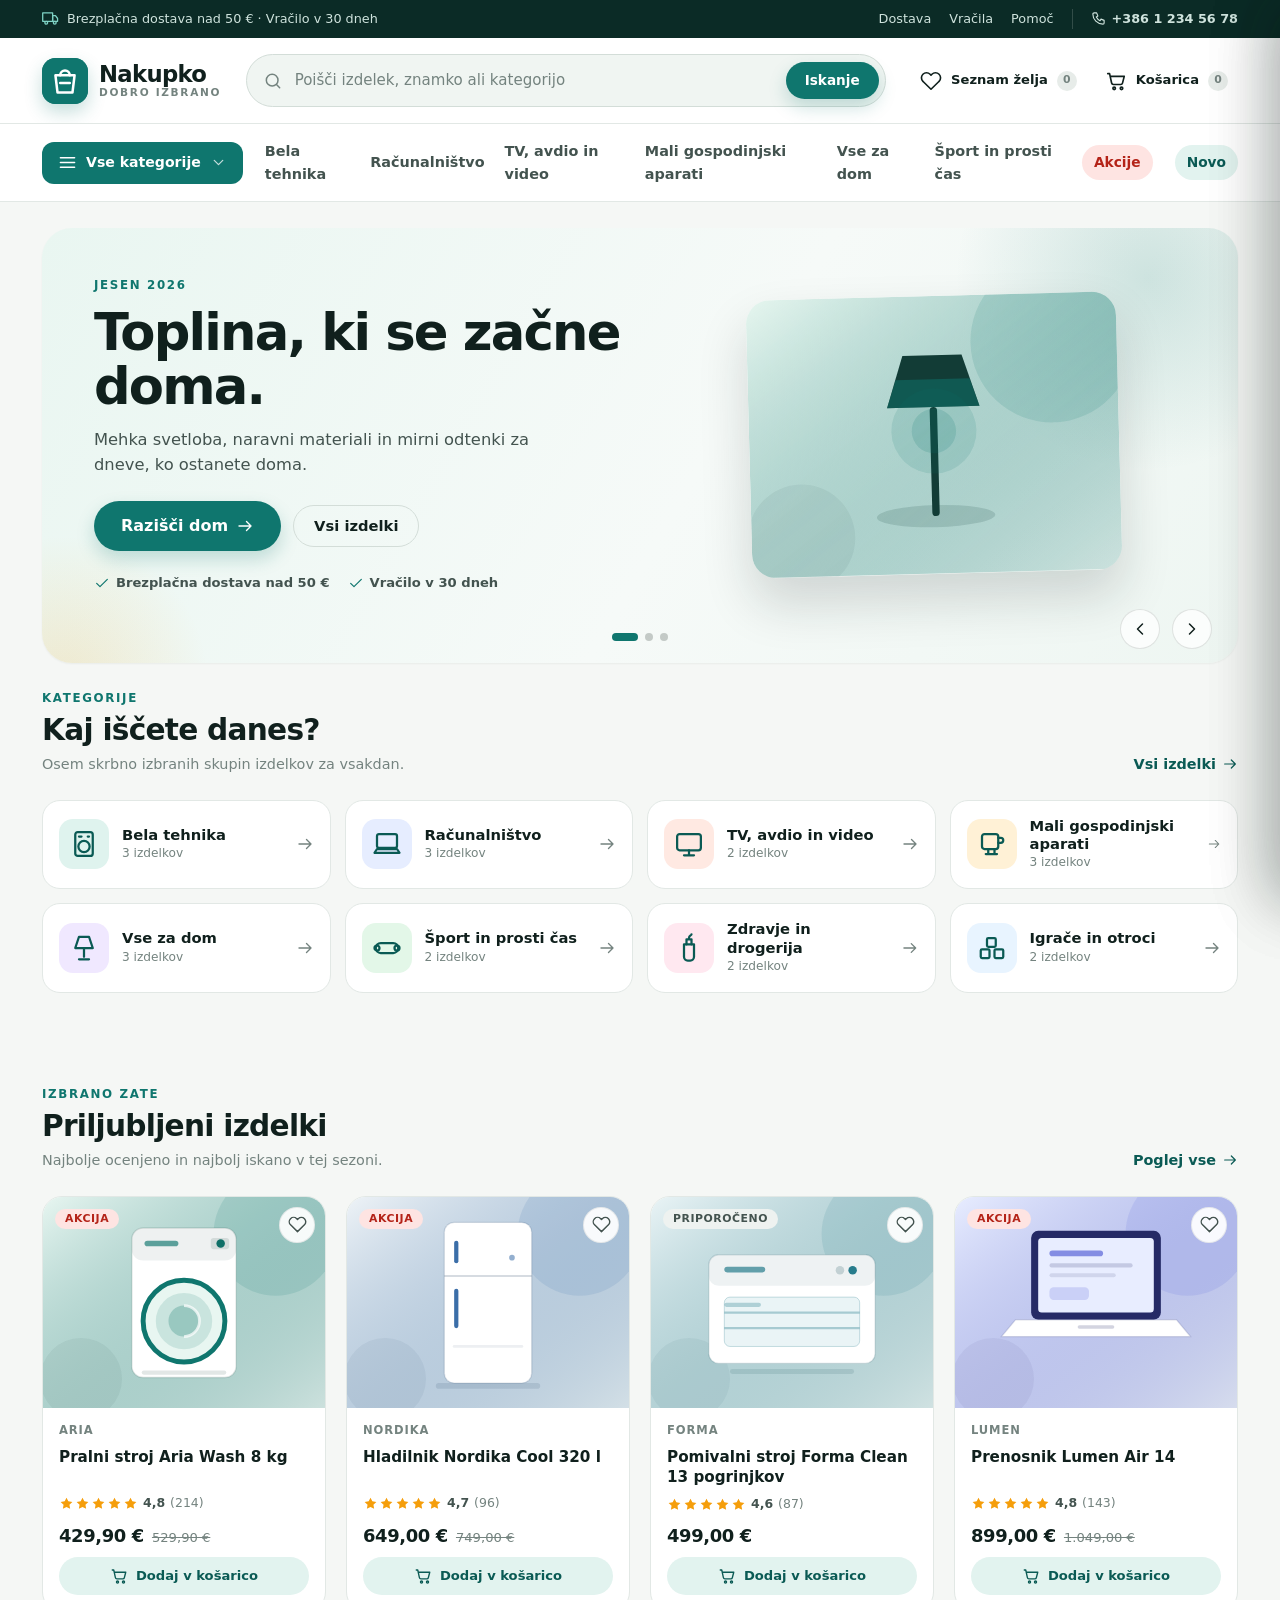
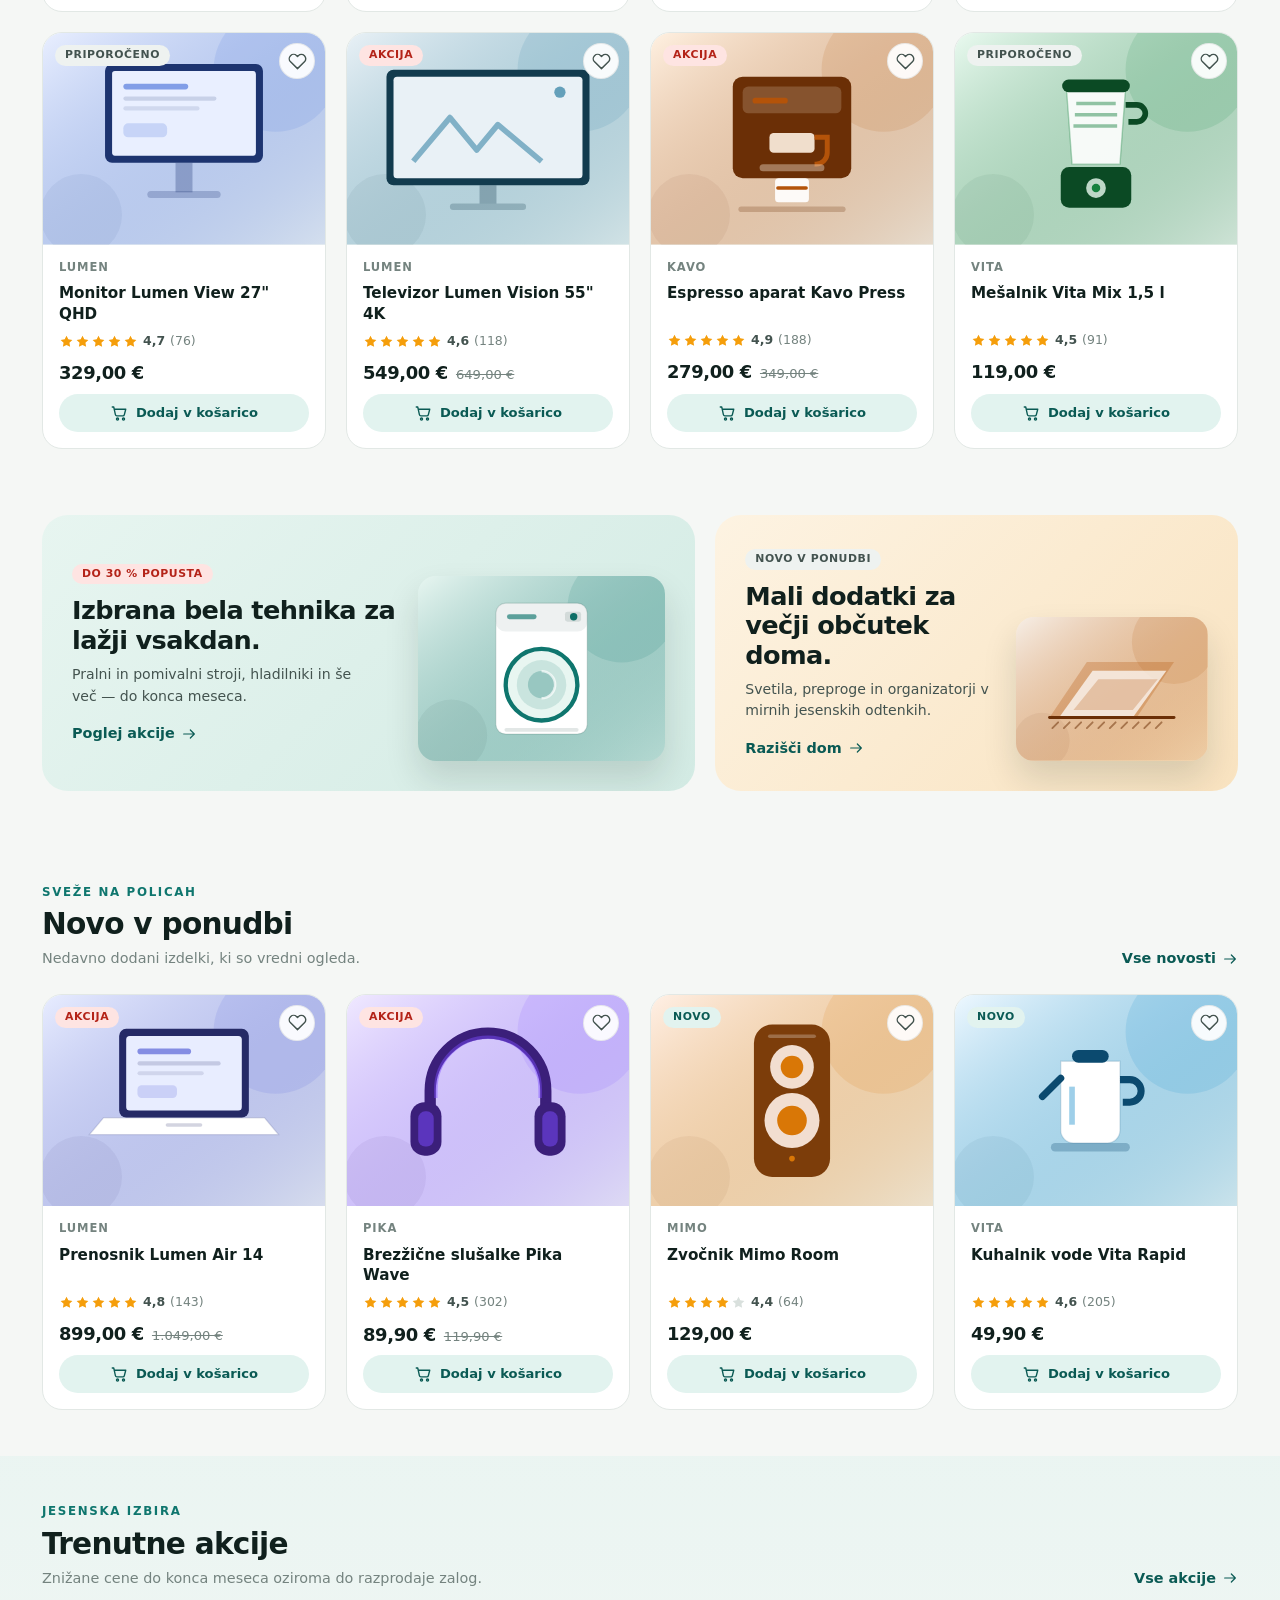
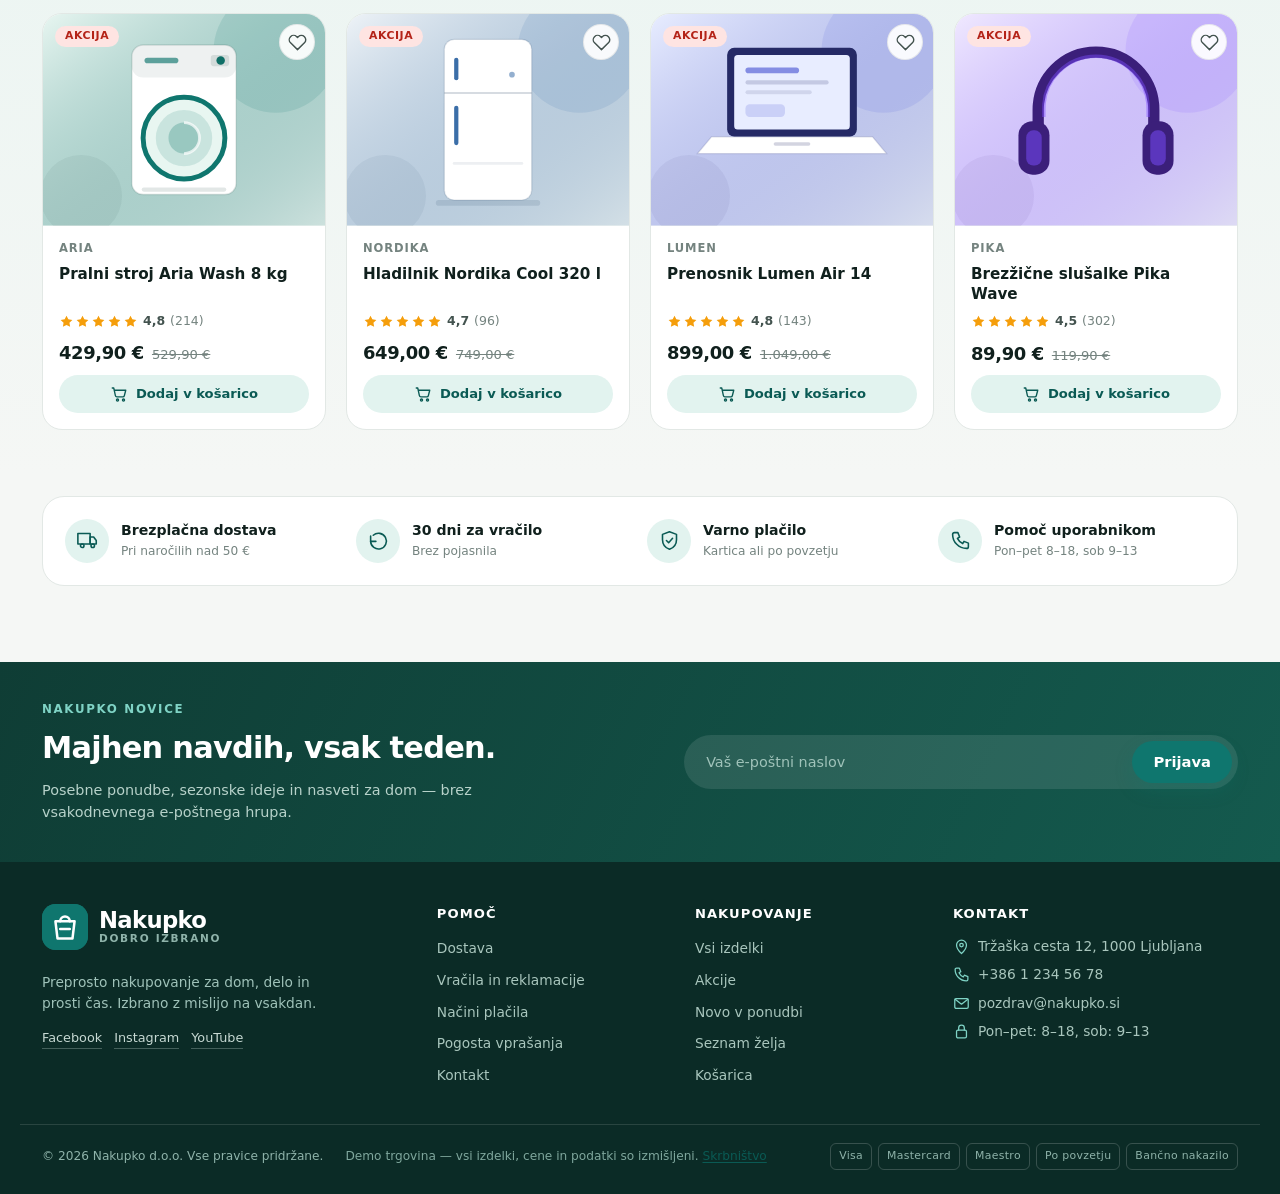
==== commit e4822513: "Nakupko: add demo admin for custom products" ====
--- a/index.html
+++ b/index.html
@@ -83,6 +83,22 @@
       </div>
     </section>
 
+    <section class="section" id="custom-section" hidden>
+      <div class="container">
+        <div class="section-head">
+          <div>
+            <p class="eyebrow">Dodano v vaši trgovini</p>
+            <h2>Vaši izdelki</h2>
+            <p>Izdelki, ki ste jih dodali v skrbniškem pogledu tega brskalnika.</p>
+          </div>
+          <a class="text-link" href="admin.html">Uredi izdelke
+            <svg class="icon" width="16" height="16" viewBox="0 0 24 24" fill="none" stroke="currentColor" stroke-width="1.8" stroke-linecap="round" stroke-linejoin="round" aria-hidden="true"><path d="M4 12h16M14 6l6 6-6 6"/></svg>
+          </a>
+        </div>
+        <div id="custom-grid"></div>
+      </div>
+    </section>
+
     <section class="section section--soft">
       <div class="container">
         <div class="section-head">
--- a/assets/css/style.css
+++ b/assets/css/style.css
@@ -3734,3 +3734,244 @@
     max-width: none;
   }
 }
+
+/* ------------------------------------------------------------------ admin */
+.admin-login {
+  max-width: 440px;
+  margin: 10px auto 60px;
+}
+
+.admin-card {
+  padding: 22px;
+  border: 1px solid var(--line);
+  border-radius: var(--radius-lg);
+  background: var(--surface);
+  box-shadow: var(--shadow-sm);
+}
+
+.admin-login h2 {
+  margin: 4px 0 10px;
+  font-size: 1.4rem;
+  letter-spacing: -0.02em;
+}
+
+.admin-note {
+  padding: 12px 14px;
+  border-radius: 12px;
+  background: var(--surface-soft);
+  color: var(--ink-soft);
+  font-size: 0.84rem;
+  line-height: 1.5;
+}
+
+.admin-note code,
+.admin-hint code {
+  padding: 1px 5px;
+  border-radius: 5px;
+  background: #fff;
+  border: 1px solid var(--line);
+  font-size: 0.92em;
+}
+
+.admin-login__form {
+  margin-top: 16px;
+}
+
+.admin-hint {
+  margin-top: 12px;
+  color: var(--muted);
+  font-size: 0.8rem;
+}
+
+.admin-top {
+  display: flex;
+  flex-wrap: wrap;
+  align-items: center;
+  justify-content: space-between;
+  gap: 14px;
+  padding: 8px 0 20px;
+}
+
+.admin-top .admin-note {
+  flex: 1 1 420px;
+  margin: 0;
+}
+
+.admin-top__actions {
+  display: flex;
+  flex-wrap: wrap;
+  gap: 8px;
+}
+
+.admin-layout {
+  display: grid;
+  grid-template-columns: minmax(0, 1.15fr) minmax(0, 0.85fr);
+  align-items: start;
+  gap: 22px;
+  padding-bottom: 60px;
+}
+
+.admin-card__head {
+  display: flex;
+  align-items: flex-start;
+  justify-content: space-between;
+  gap: 12px;
+  margin-bottom: 16px;
+}
+
+.admin-card__head h2 {
+  font-size: 1.16rem;
+  letter-spacing: -0.02em;
+}
+
+.admin-card__head p {
+  margin-top: 3px;
+  color: var(--muted);
+  font-size: 0.82rem;
+}
+
+.admin-count {
+  display: inline-flex;
+  align-items: center;
+  justify-content: center;
+  min-width: 30px;
+  height: 30px;
+  padding: 0 9px;
+  border-radius: 999px;
+  background: var(--brand-soft);
+  color: var(--brand-dark);
+  font-size: 0.82rem;
+  font-weight: 700;
+}
+
+.admin-form .field input[type="color"] {
+  height: 44px;
+  padding: 5px;
+  cursor: pointer;
+}
+
+.admin-preview {
+  margin: 2px 0 16px;
+  border: 1px dashed var(--line-strong);
+  border-radius: 14px;
+  overflow: hidden;
+  background: var(--surface-soft);
+}
+
+.admin-preview svg {
+  display: block;
+  width: 100%;
+  height: auto;
+}
+
+.admin-form__actions {
+  display: flex;
+  flex-wrap: wrap;
+  gap: 10px;
+}
+
+.admin-error {
+  min-height: 1em;
+  margin: 2px 0 12px;
+  color: var(--sale);
+  font-size: 0.8rem;
+  opacity: 0;
+}
+
+.admin-error.is-visible {
+  opacity: 1;
+}
+
+.admin-list {
+  display: grid;
+  gap: 12px;
+}
+
+.admin-item {
+  display: grid;
+  grid-template-columns: 78px minmax(0, 1fr);
+  gap: 12px;
+  padding: 10px;
+  border: 1px solid var(--line);
+  border-radius: 14px;
+  background: var(--surface);
+}
+
+.admin-thumb {
+  display: block;
+  overflow: hidden;
+  border-radius: 10px;
+  background: var(--surface-soft);
+}
+
+.admin-thumb svg {
+  display: block;
+  width: 100%;
+  height: auto;
+}
+
+.admin-item__body {
+  display: flex;
+  flex-direction: column;
+  justify-content: center;
+  gap: 2px;
+  min-width: 0;
+}
+
+.admin-item__body strong {
+  font-size: 0.92rem;
+  line-height: 1.3;
+}
+
+.admin-item__body span {
+  color: var(--muted);
+  font-size: 0.78rem;
+}
+
+.admin-sku {
+  font-variant-numeric: tabular-nums;
+  letter-spacing: 0.02em;
+}
+
+.admin-item__actions {
+  grid-column: 1 / -1;
+  display: flex;
+  flex-wrap: wrap;
+  gap: 8px;
+}
+
+.admin-item__actions .btn {
+  padding: 7px 13px;
+  font-size: 0.78rem;
+}
+
+.admin-danger {
+  color: var(--sale);
+  border-color: rgba(217, 45, 32, 0.28);
+}
+
+.admin-danger:hover {
+  background: var(--sale-soft);
+}
+
+.admin-empty {
+  padding: 26px 18px;
+  border: 1px dashed var(--line-strong);
+  border-radius: 14px;
+  color: var(--muted);
+  font-size: 0.88rem;
+  text-align: center;
+}
+
+.footer-demo a {
+  color: var(--brand-dark);
+  text-decoration: underline;
+  text-underline-offset: 2px;
+}
+
+@media (max-width: 980px) {
+  .admin-layout {
+    grid-template-columns: 1fr;
+  }
+}
+
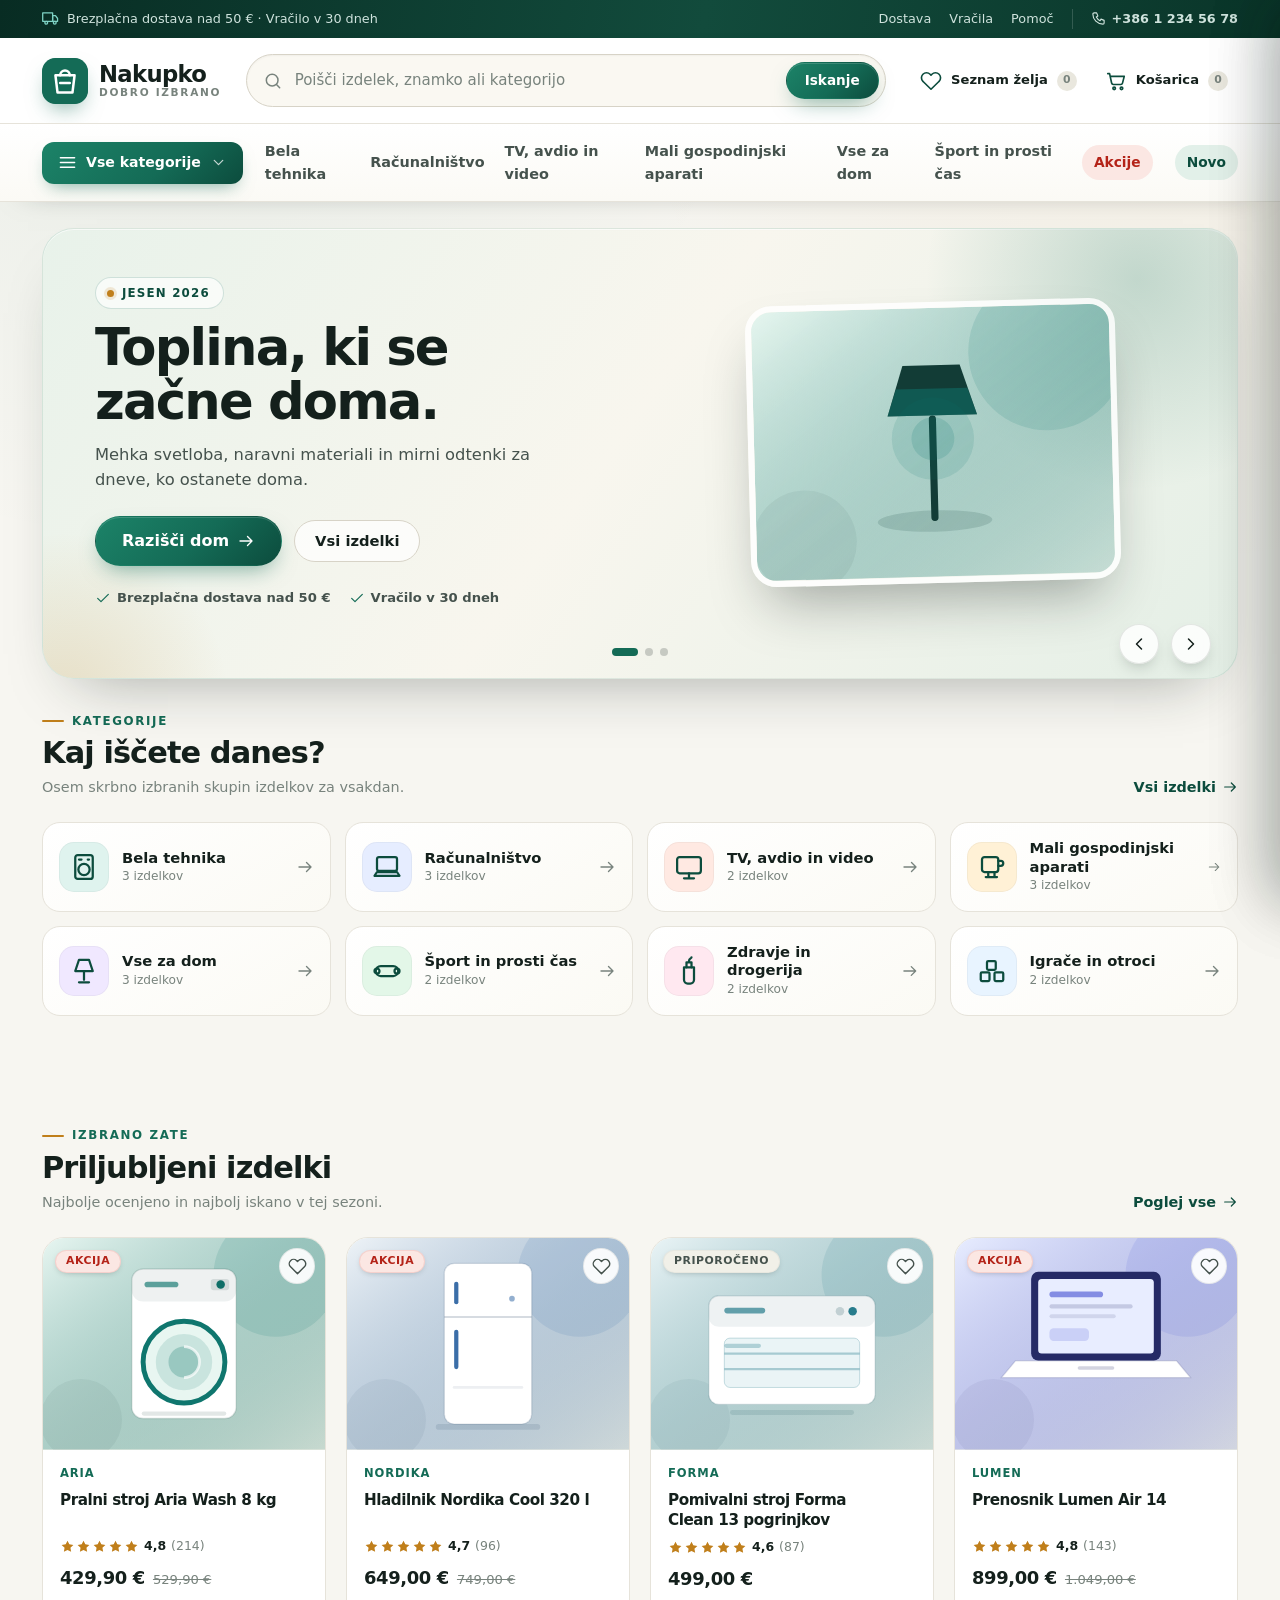
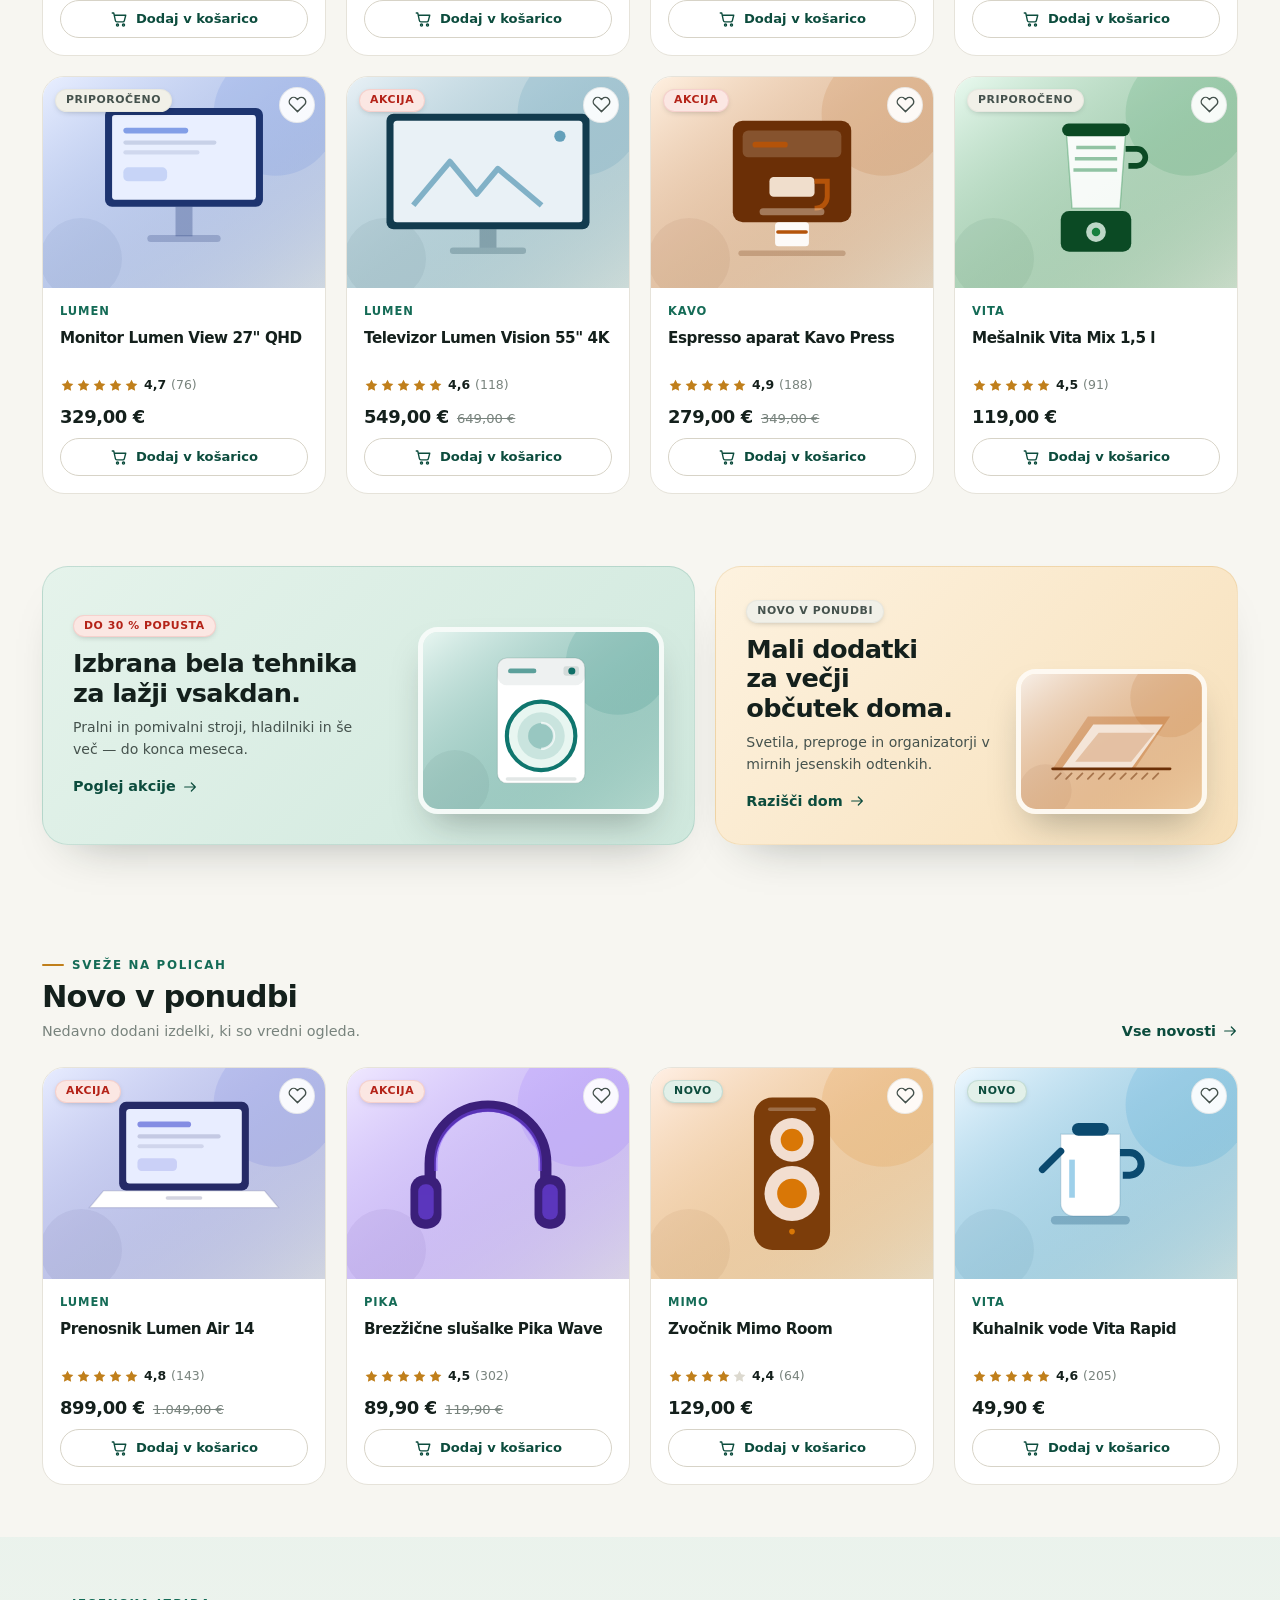
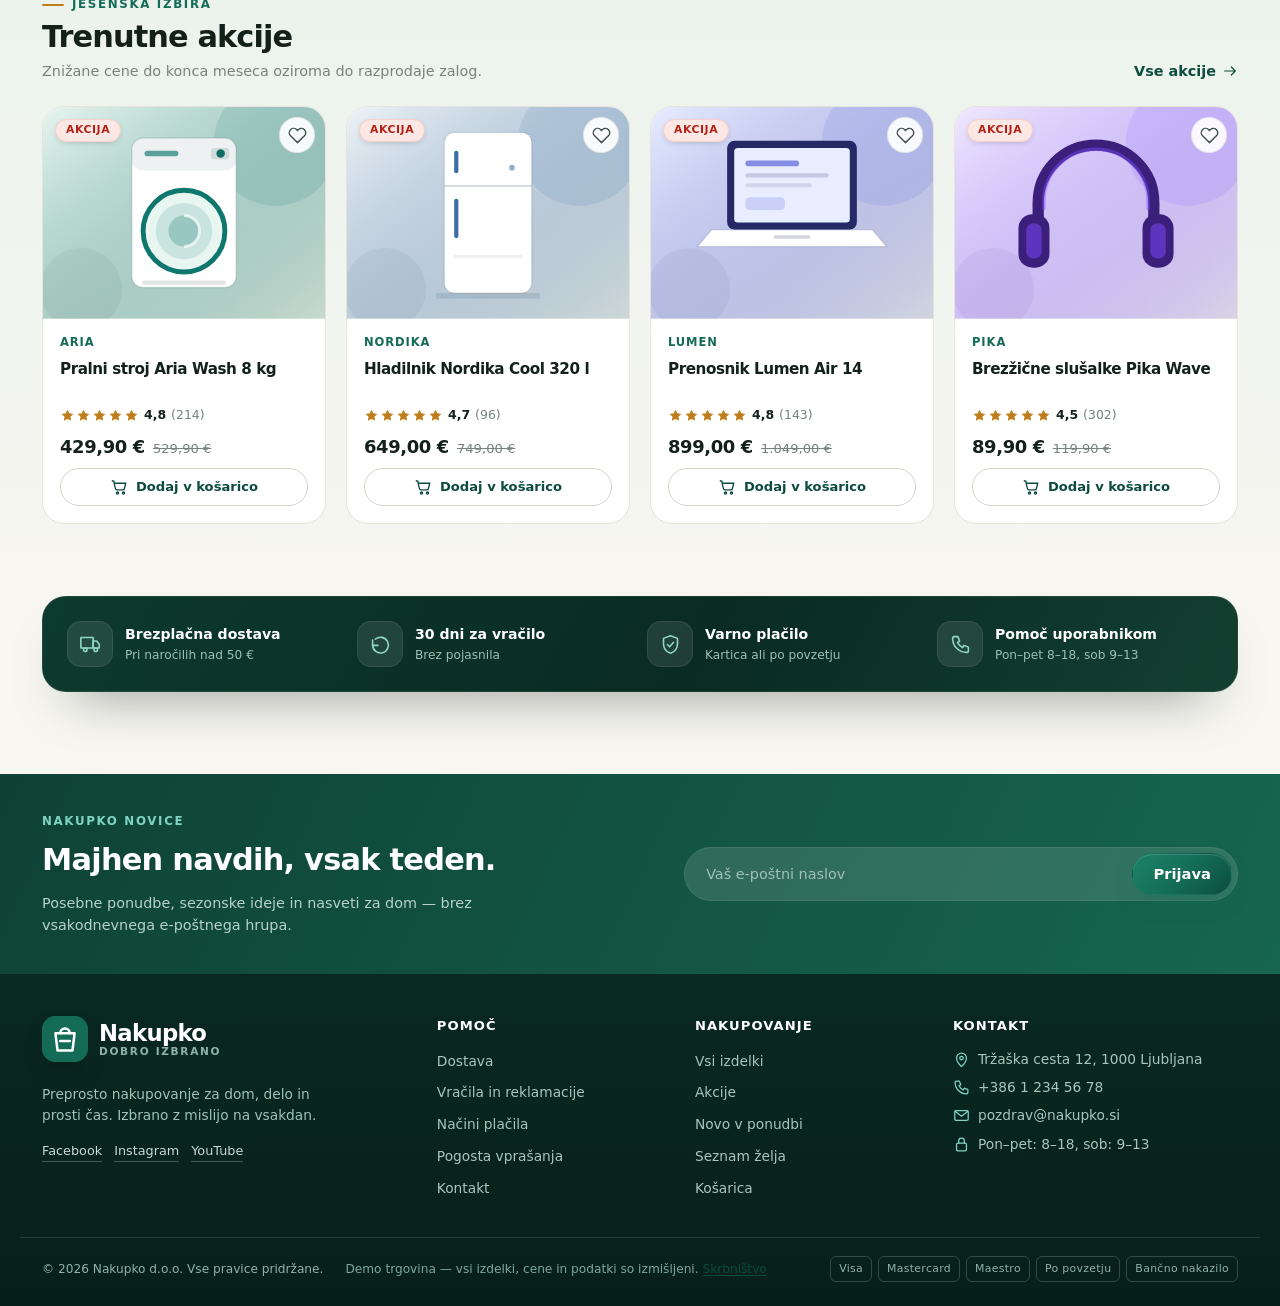
==== commit 4f237896: "Nakupko: refresh storefront and admin design" ====
--- a/index.html
+++ b/index.html
@@ -5,7 +5,7 @@
   <meta name="viewport" content="width=device-width, initial-scale=1">
   <title>Nakupko — dobro izbrano za dom, delo in prosti čas</title>
   <meta name="description" content="Nakupko je demo spletna trgovina z izbrano belo tehniko, računalništvom, opremo za dom in prosti čas. Vsi izdelki in podatki so izmišljeni.">
-  <meta name="theme-color" content="#0f766e">
+  <meta name="theme-color" content="#146b56">
   <link rel="icon" href="assets/img/favicon.svg" type="image/svg+xml">
   <link rel="stylesheet" href="assets/css/style.css">
 </head>
--- a/assets/css/style.css
+++ b/assets/css/style.css
@@ -2,26 +2,29 @@
    System fonts only, no external assets, no network requests. */
 
 :root {
-  --ink: #10201d;
-  --ink-soft: #43534f;
-  --muted: #74837f;
-  --line: #e2e8e5;
-  --line-strong: #d3ddd8;
-  --bg: #f5f7f5;
+  --ink: #14201c;
+  --ink-soft: #45524d;
+  --muted: #78837d;
+  --line: #e6e3da;
+  --line-strong: #d7d3c7;
+  --bg: #f7f6f1;
   --surface: #ffffff;
-  --surface-soft: #f0f5f2;
-  --brand: #0f766e;
-  --brand-dark: #0a5a54;
-  --brand-soft: #e2f3ef;
-  --accent: #f59e0b;
-  --sale: #d92d20;
-  --sale-soft: #fee4e2;
+  --surface-soft: #f1f0e8;
+  --surface-warm: #faf8f2;
+  --brand: #146b56;
+  --brand-dark: #0c4c3d;
+  --brand-soft: #e2f0e9;
+  --brand-glow: rgba(20, 107, 86, 0.16);
+  --accent: #c07f1b;
+  --accent-soft: #f7ecd7;
+  --sale: #c9322a;
+  --sale-soft: #fbe7e3;
   --radius-sm: 10px;
   --radius: 16px;
   --radius-lg: 24px;
-  --shadow-sm: 0 1px 2px rgba(16, 32, 29, 0.05);
-  --shadow: 0 14px 34px rgba(16, 32, 29, 0.09);
-  --shadow-lg: 0 30px 70px rgba(16, 32, 29, 0.16);
+  --shadow-sm: 0 1px 2px rgba(20, 32, 28, 0.06);
+  --shadow: 0 18px 40px -14px rgba(20, 32, 28, 0.18);
+  --shadow-lg: 0 36px 80px -24px rgba(20, 32, 28, 0.26);
   --font: "Segoe UI", system-ui, -apple-system, "Helvetica Neue", Arial, sans-serif;
   --container: 1240px;
 }
@@ -43,8 +46,18 @@
   font-size: 16px;
   line-height: 1.55;
   color: var(--ink);
-  background: var(--bg);
+  background-color: var(--bg);
+  background-image: radial-gradient(circle at 12% -8%, rgba(20, 107, 86, 0.07), transparent 42%),
+    radial-gradient(circle at 92% 2%, rgba(192, 127, 27, 0.06), transparent 38%);
+  background-attachment: fixed;
   -webkit-font-smoothing: antialiased;
+}
+
+h1,
+h2,
+h3 {
+  letter-spacing: -0.03em;
+  text-wrap: balance;
 }
 
 body.no-scroll {
@@ -190,14 +203,14 @@
 }
 
 .btn--primary {
-  background: var(--brand);
+  background: linear-gradient(135deg, #1c8368, var(--brand) 55%, var(--brand-dark));
   color: #fff;
-  box-shadow: 0 8px 18px rgba(15, 118, 110, 0.22);
+  box-shadow: 0 10px 22px -8px rgba(20, 107, 86, 0.55), inset 0 1px 0 rgba(255, 255, 255, 0.16);
 }
 
 .btn--primary:hover {
-  background: var(--brand-dark);
-  box-shadow: 0 10px 22px rgba(15, 118, 110, 0.3);
+  background: linear-gradient(135deg, #229574, var(--brand) 55%, #0a4436);
+  box-shadow: 0 14px 28px -8px rgba(20, 107, 86, 0.6), inset 0 1px 0 rgba(255, 255, 255, 0.18);
 }
 
 .btn--soft {
@@ -206,11 +219,11 @@
 }
 
 .btn--soft:hover {
-  background: #d3ece6;
+  background: #d2e9e0;
 }
 
 .btn--ghost {
-  background: transparent;
+  background: rgba(255, 255, 255, 0.7);
   border-color: var(--line-strong);
   color: var(--ink);
 }
@@ -300,13 +313,13 @@
 }
 
 .badge--soft {
-  background: #eef2f0;
+  background: var(--surface-soft);
   color: var(--ink-soft);
 }
 
 /* ------------------------------------------------------------------ topbar */
 .topbar {
-  background: #0b2b26;
+  background: linear-gradient(100deg, #082c23, #124b3c 55%, #0a3529);
   color: #cfe3dd;
   font-size: 0.8rem;
 }
@@ -360,6 +373,7 @@
   z-index: 60;
   background: var(--surface);
   border-bottom: 1px solid var(--line);
+  box-shadow: 0 12px 30px -28px rgba(20, 32, 28, 0.5);
 }
 
 .header-main {
@@ -386,10 +400,10 @@
   place-items: center;
   width: 46px;
   height: 46px;
-  border-radius: 14px;
-  background: var(--brand);
+  border-radius: 15px;
+  background: linear-gradient(145deg, #1d8a6e, var(--brand) 58%, var(--brand-dark));
   color: var(--brand);
-  box-shadow: 0 8px 18px rgba(15, 118, 110, 0.24);
+  box-shadow: 0 10px 22px -8px rgba(20, 107, 86, 0.6), inset 0 1px 0 rgba(255, 255, 255, 0.2);
 }
 
 .brand__mark svg {
@@ -428,14 +442,15 @@
   padding: 6px 6px 6px 16px;
   border: 1px solid var(--line-strong);
   border-radius: 999px;
-  background: var(--surface-soft);
+  background: var(--surface-warm);
+  box-shadow: inset 0 1px 2px rgba(20, 32, 28, 0.04);
   transition: border-color 0.18s ease, background 0.18s ease, box-shadow 0.18s ease;
 }
 
 .header-search:focus-within {
   background: #fff;
   border-color: var(--brand);
-  box-shadow: 0 0 0 4px rgba(15, 118, 110, 0.12);
+  box-shadow: 0 0 0 4px var(--brand-glow), inset 0 1px 2px rgba(20, 32, 28, 0.03);
 }
 
 .header-search__icon {
@@ -518,7 +533,7 @@
 }
 
 .count.is-empty {
-  background: #e7ece9;
+  background: #e9e7de;
   color: var(--muted);
 }
 
@@ -609,7 +624,7 @@
 .main-nav {
   position: relative;
   border-top: 1px solid var(--line);
-  background: var(--surface);
+  background: linear-gradient(180deg, #ffffff, #fbfaf5);
 }
 
 .nav-inner {
@@ -626,10 +641,11 @@
   padding: 10px 16px;
   border: 0;
   border-radius: 12px;
-  background: var(--brand);
+  background: linear-gradient(135deg, #1c8368, var(--brand) 60%, var(--brand-dark));
   color: #fff;
   font-size: 0.88rem;
   font-weight: 650;
+  box-shadow: 0 8px 18px -8px rgba(20, 107, 86, 0.6);
 }
 
 .nav-all .icon:last-child {
@@ -707,7 +723,7 @@
   z-index: 55;
   border-top: 1px solid var(--line);
   background: var(--surface);
-  box-shadow: 0 32px 60px rgba(16, 32, 29, 0.14);
+  box-shadow: 0 34px 64px -18px rgba(20, 32, 28, 0.24);
 }
 
 .mega__inner {
@@ -769,7 +785,8 @@
   overflow: hidden;
   padding: 22px;
   border-radius: 20px;
-  background: linear-gradient(135deg, #eaf6f1, #d8eee7);
+  background: linear-gradient(135deg, #e6f2ea, #d3e9df);
+  border: 1px solid rgba(20, 107, 86, 0.1);
 }
 
 .mega__promo h3 {
@@ -801,9 +818,10 @@
 .hero {
   position: relative;
   overflow: hidden;
-  border-radius: 30px;
-  background: linear-gradient(120deg, #e9f6f1 0%, #f6faf8 55%, #eef6f2 100%);
-  box-shadow: var(--shadow-sm);
+  border-radius: 32px;
+  border: 1px solid rgba(20, 107, 86, 0.1);
+  background: linear-gradient(125deg, #e8f2ea 0%, #f8f6ee 48%, #e4efe6 100%);
+  box-shadow: 0 30px 60px -34px rgba(20, 32, 28, 0.4), inset 0 1px 0 rgba(255, 255, 255, 0.7);
 }
 
 .hero::before,
@@ -815,19 +833,19 @@
 }
 
 .hero::before {
-  width: 420px;
-  height: 420px;
-  right: -120px;
-  top: -160px;
-  background: radial-gradient(circle, rgba(15, 118, 110, 0.16), transparent 65%);
+  width: 460px;
+  height: 460px;
+  right: -130px;
+  top: -180px;
+  background: radial-gradient(circle, rgba(20, 107, 86, 0.2), transparent 65%);
 }
 
 .hero::after {
-  width: 320px;
-  height: 320px;
-  left: -140px;
-  bottom: -180px;
-  background: radial-gradient(circle, rgba(245, 158, 11, 0.16), transparent 65%);
+  width: 360px;
+  height: 360px;
+  left: -160px;
+  bottom: -200px;
+  background: radial-gradient(circle, rgba(192, 127, 27, 0.18), transparent 65%);
 }
 
 .hero-slide {
@@ -872,6 +890,27 @@
   color: var(--ink-soft);
 }
 
+.hero-slide__copy .eyebrow {
+  display: inline-flex;
+  align-items: center;
+  gap: 8px;
+  padding: 6px 13px 6px 11px;
+  border: 1px solid rgba(20, 107, 86, 0.18);
+  border-radius: 999px;
+  background: rgba(255, 255, 255, 0.65);
+  color: var(--brand-dark);
+  letter-spacing: 0.1em;
+}
+
+.hero-slide__copy .eyebrow::before {
+  content: "";
+  width: 7px;
+  height: 7px;
+  border-radius: 50%;
+  background: var(--accent);
+  box-shadow: 0 0 0 3px rgba(192, 127, 27, 0.16);
+}
+
 .hero-slide__actions {
   display: flex;
   flex-wrap: wrap;
@@ -905,8 +944,9 @@
   width: 100%;
   max-width: 370px;
   overflow: hidden;
-  border-radius: 24px;
-  box-shadow: 0 26px 50px rgba(16, 32, 29, 0.16);
+  border: 6px solid rgba(255, 255, 255, 0.82);
+  border-radius: 26px;
+  box-shadow: 0 30px 56px -18px rgba(20, 32, 28, 0.38);
   transform: rotate(-1.5deg);
 }
 
@@ -927,7 +967,7 @@
   padding: 0;
   border: 0;
   border-radius: 999px;
-  background: rgba(16, 32, 29, 0.22);
+  background: rgba(20, 32, 28, 0.2);
   transition: width 0.2s ease, background 0.2s ease;
 }
 
@@ -944,16 +984,18 @@
   place-items: center;
   width: 40px;
   height: 40px;
-  border: 1px solid rgba(16, 32, 29, 0.12);
+  border: 1px solid rgba(20, 32, 28, 0.1);
   border-radius: 50%;
-  background: rgba(255, 255, 255, 0.72);
+  background: rgba(255, 255, 255, 0.82);
   color: var(--ink);
+  box-shadow: 0 8px 18px -10px rgba(20, 32, 28, 0.5);
   backdrop-filter: blur(6px);
-  transition: background 0.18s ease;
+  transition: background 0.18s ease, transform 0.18s ease;
 }
 
 .hero-arrow:hover {
   background: #fff;
+  transform: translateY(-1px);
 }
 
 .hero-arrow--prev {
@@ -966,7 +1008,7 @@
 
 /* ---------------------------------------------------------------- sections */
 .section {
-  padding: 46px 0;
+  padding: 52px 0;
 }
 
 .section--tight {
@@ -974,7 +1016,7 @@
 }
 
 .section--soft {
-  background: linear-gradient(180deg, rgba(226, 243, 239, 0.55), rgba(226, 243, 239, 0));
+  background: linear-gradient(180deg, rgba(226, 240, 233, 0.6), rgba(226, 240, 233, 0));
 }
 
 .section-head {
@@ -987,9 +1029,24 @@
 
 .section-head h2 {
   margin-top: 6px;
-  font-size: clamp(1.4rem, 2.4vw, 1.85rem);
-  letter-spacing: -0.025em;
-  line-height: 1.15;
+  font-size: clamp(1.45rem, 2.4vw, 1.9rem);
+  font-weight: 750;
+  letter-spacing: -0.03em;
+  line-height: 1.12;
+}
+
+.section-head .eyebrow {
+  display: inline-flex;
+  align-items: center;
+  gap: 8px;
+}
+
+.section-head .eyebrow::before {
+  content: "";
+  width: 22px;
+  height: 2px;
+  border-radius: 2px;
+  background: var(--accent);
 }
 
 .section-head p:not(.eyebrow) {
@@ -1012,13 +1069,15 @@
   padding: 16px;
   border: 1px solid var(--line);
   border-radius: 18px;
-  background: var(--surface);
-  transition: border-color 0.18s ease, box-shadow 0.18s ease, transform 0.18s ease;
+  background: linear-gradient(150deg, #ffffff, #fbfaf4);
+  transition: border-color 0.18s ease, box-shadow 0.18s ease, transform 0.18s ease,
+    background 0.18s ease;
 }
 
 .category-tile:hover {
   transform: translateY(-2px);
-  border-color: var(--line-strong);
+  border-color: rgba(20, 107, 86, 0.3);
+  background: #fff;
   box-shadow: var(--shadow);
 }
 
@@ -1028,9 +1087,10 @@
   width: 50px;
   height: 50px;
   flex: none;
-  border-radius: 14px;
+  border-radius: 15px;
   background: var(--tint, #eef4f2);
   color: var(--brand-dark);
+  box-shadow: inset 0 0 0 1px rgba(20, 32, 28, 0.04);
 }
 
 .category-tile__text {
@@ -1079,11 +1139,14 @@
   overflow: hidden;
   padding: 30px;
   border-radius: 26px;
-  background: linear-gradient(135deg, #fdf3e2, #f9e3c0);
+  border: 1px solid rgba(192, 127, 27, 0.14);
+  background: linear-gradient(135deg, #fdf2df, #f7e0ba);
+  box-shadow: 0 24px 48px -32px rgba(20, 32, 28, 0.4);
 }
 
 .promo-card--wide {
-  background: linear-gradient(135deg, #e7f5f0, #d3ebe4);
+  border-color: rgba(20, 107, 86, 0.14);
+  background: linear-gradient(135deg, #e5f3eb, #cfe8dd);
 }
 
 .promo-card__copy {
@@ -1110,9 +1173,10 @@
   width: 100%;
   max-width: 260px;
   justify-self: end;
-  border-radius: 18px;
+  border: 5px solid rgba(255, 255, 255, 0.75);
+  border-radius: 20px;
   overflow: hidden;
-  box-shadow: 0 18px 34px rgba(16, 32, 29, 0.14);
+  box-shadow: 0 20px 38px -14px rgba(20, 32, 28, 0.34);
 }
 
 /* ---------------------------------------------------------------- products */
@@ -1128,14 +1192,14 @@
   flex-direction: column;
   overflow: hidden;
   border: 1px solid var(--line);
-  border-radius: 20px;
+  border-radius: 22px;
   background: var(--surface);
   transition: transform 0.2s ease, box-shadow 0.2s ease, border-color 0.2s ease;
 }
 
 .product-card:hover {
-  transform: translateY(-3px);
-  border-color: var(--line-strong);
+  transform: translateY(-4px);
+  border-color: rgba(20, 107, 86, 0.28);
   box-shadow: var(--shadow);
 }
 
@@ -1143,7 +1207,7 @@
   position: relative;
   aspect-ratio: 4 / 3;
   overflow: hidden;
-  background: var(--surface-soft);
+  background: linear-gradient(155deg, #f6f5ee, #eaece2);
 }
 
 .product-card__media .badge {
@@ -1203,7 +1267,7 @@
   flex-direction: column;
   flex: 1;
   gap: 7px;
-  padding: 14px 16px 16px;
+  padding: 15px 17px 17px;
 }
 
 .product-card__brand {
@@ -1244,7 +1308,7 @@
 }
 
 .rating__star.is-off {
-  color: #d9e0dd;
+  color: #dcd9cf;
 }
 
 .rating__value {
@@ -1274,7 +1338,23 @@
 .product-card__add {
   margin-top: auto;
   padding: 9px 14px;
+  border-color: var(--line-strong);
+  background: #fff;
+  color: var(--brand-dark);
   font-size: 0.82rem;
+}
+
+.product-card:hover .product-card__add {
+  border-color: var(--brand);
+  background: var(--brand);
+  color: #fff;
+  box-shadow: 0 10px 20px -10px rgba(20, 107, 86, 0.7);
+}
+
+.product-card__add:hover {
+  background: var(--brand-dark) !important;
+  border-color: var(--brand-dark) !important;
+  color: #fff !important;
 }
 
 /* -------------------------------------------------------------- breadcrumb */
@@ -1402,7 +1482,7 @@
 
 .price-inputs input:focus {
   border-color: var(--brand);
-  box-shadow: 0 0 0 3px rgba(15, 118, 110, 0.12);
+  box-shadow: 0 0 0 3px var(--brand-glow);
 }
 
 .catalog-main {
@@ -2129,7 +2209,7 @@
 
 .coupon-form input:focus {
   border-color: var(--brand);
-  box-shadow: 0 0 0 3px rgba(15, 118, 110, 0.12);
+  box-shadow: 0 0 0 3px var(--brand-glow);
 }
 
 .coupon-message {
@@ -2259,7 +2339,7 @@
 .field textarea:focus,
 .field select:focus {
   border-color: var(--brand);
-  box-shadow: 0 0 0 3px rgba(15, 118, 110, 0.12);
+  box-shadow: 0 0 0 3px var(--brand-glow);
 }
 
 .field input[aria-invalid="true"],
@@ -2736,12 +2816,12 @@
 /* ------------------------------------------------------------------ footer */
 .site-footer {
   margin-top: 30px;
-  background: #0b2b26;
+  background: linear-gradient(180deg, #0b2f26, #071f1a);
   color: #c7d9d3;
 }
 
 .footer-news {
-  background: linear-gradient(115deg, #0f3d35, #145a4e);
+  background: linear-gradient(115deg, #0e4234, #17664f);
 }
 
 .footer-news__inner {
@@ -2776,7 +2856,8 @@
   gap: 8px;
   padding: 6px;
   border-radius: 999px;
-  background: rgba(255, 255, 255, 0.1);
+  background: rgba(255, 255, 255, 0.12);
+  box-shadow: inset 0 0 0 1px rgba(255, 255, 255, 0.08);
 }
 
 .newsletter input {
@@ -2824,8 +2905,8 @@
 }
 
 .footer-brand .brand__mark {
-  background: #14776c;
-  box-shadow: none;
+  background: linear-gradient(145deg, #1d8a6e, #14776c);
+  box-shadow: 0 10px 24px -12px rgba(0, 0, 0, 0.6);
 }
 
 .footer-brand > p {
@@ -2981,7 +3062,7 @@
 .drawer__foot {
   padding: 16px 22px 22px;
   border-top: 1px solid var(--line);
-  background: #fbfcfb;
+  background: #fbfaf5;
 }
 
 .drawer__actions {
@@ -3230,10 +3311,11 @@
   display: grid;
   grid-template-columns: repeat(4, 1fr);
   gap: 14px;
-  padding: 22px;
-  border: 1px solid var(--line);
-  border-radius: 22px;
-  background: var(--surface);
+  padding: 24px;
+  border: 1px solid rgba(255, 255, 255, 0.08);
+  border-radius: 24px;
+  background: linear-gradient(120deg, #0d3a2e, #0a2b22 55%, #123f31);
+  box-shadow: 0 28px 54px -32px rgba(20, 32, 28, 0.6);
 }
 
 .trust-bar li {
@@ -3245,23 +3327,190 @@
 .trust-bar__icon {
   display: grid;
   place-items: center;
-  width: 44px;
-  height: 44px;
+  width: 46px;
+  height: 46px;
   flex: none;
-  border-radius: 50%;
-  background: var(--brand-soft);
-  color: var(--brand-dark);
+  border-radius: 14px;
+  background: rgba(255, 255, 255, 0.09);
+  color: #8fd9c4;
+  box-shadow: inset 0 0 0 1px rgba(255, 255, 255, 0.08);
 }
 
 .trust-bar strong {
   display: block;
   font-size: 0.88rem;
+  color: #fff;
 }
 
 .trust-bar small {
   display: block;
   font-size: 0.76rem;
-  color: var(--muted);
+  color: #9dc0b5;
+}
+
+/* ------------------------------------------------------- design refresh */
+.header-action:hover {
+  background: var(--brand-soft);
+  color: var(--brand-dark);
+}
+
+.header-action .icon {
+  color: var(--brand-dark);
+}
+
+.badge {
+  border: 1px solid rgba(20, 32, 28, 0.04);
+  box-shadow: 0 2px 6px -3px rgba(20, 32, 28, 0.35);
+}
+
+.badge--sale {
+  border-color: rgba(201, 50, 42, 0.12);
+}
+
+.badge--new {
+  border-color: rgba(20, 107, 86, 0.14);
+}
+
+.page-head .eyebrow,
+.catalog-head .eyebrow {
+  display: inline-flex;
+  align-items: center;
+  gap: 8px;
+  padding: 5px 12px;
+  border: 1px solid rgba(20, 107, 86, 0.16);
+  border-radius: 999px;
+  background: var(--brand-soft);
+  color: var(--brand-dark);
+  letter-spacing: 0.1em;
+}
+
+.page-head,
+.catalog-head {
+  padding: clamp(22px, 3vw, 30px);
+  margin: 8px 0 12px;
+  border: 1px solid rgba(20, 107, 86, 0.1);
+  border-radius: 24px;
+  background: linear-gradient(125deg, #edf4ed 0%, #faf8f1 58%, #e9f1ea 100%);
+  box-shadow: inset 0 1px 0 rgba(255, 255, 255, 0.8),
+    0 24px 48px -40px rgba(20, 32, 28, 0.45);
+}
+
+.page-head p:not(.eyebrow),
+.catalog-head p:not(.eyebrow) {
+  max-width: 72ch;
+}
+
+.filters,
+.catalog-toolbar,
+.info-nav,
+.info-block,
+.summary-card,
+.coupon-card,
+.product-perks,
+.cart-line {
+  background-image: linear-gradient(160deg, #ffffff, #fbfaf5);
+}
+
+.catalog-toolbar,
+.summary-card,
+.coupon-card,
+.info-block {
+  box-shadow: 0 20px 44px -38px rgba(20, 32, 28, 0.4);
+}
+
+.filters,
+.info-nav {
+  box-shadow: 0 20px 44px -40px rgba(20, 32, 28, 0.35);
+}
+
+.product-gallery__main {
+  border-color: rgba(20, 107, 86, 0.14);
+  background: linear-gradient(155deg, #f6f5ee, #e9ece2);
+  box-shadow: var(--shadow);
+}
+
+.gallery-thumb,
+.cart-line__art {
+  background: linear-gradient(155deg, #f6f5ee, #ecefe5);
+}
+
+.gallery-thumb:hover {
+  border-color: rgba(20, 107, 86, 0.35);
+}
+
+.cart-line {
+  transition: border-color 0.18s ease, box-shadow 0.18s ease;
+}
+
+.cart-line:hover {
+  border-color: rgba(20, 107, 86, 0.28);
+  box-shadow: 0 18px 36px -30px rgba(20, 32, 28, 0.45);
+}
+
+.info-card {
+  background: linear-gradient(150deg, #ffffff, #f7f5ee);
+  transition: border-color 0.18s ease, box-shadow 0.18s ease;
+}
+
+.info-card:hover {
+  border-color: rgba(20, 107, 86, 0.25);
+  box-shadow: 0 16px 32px -28px rgba(20, 32, 28, 0.4);
+}
+
+.info-block a {
+  color: var(--brand-dark);
+  text-decoration: underline;
+  text-decoration-color: rgba(20, 107, 86, 0.3);
+  text-underline-offset: 3px;
+}
+
+.info-block a:hover {
+  text-decoration-color: var(--brand);
+}
+
+.product-card__brand {
+  color: var(--brand);
+}
+
+.product-card__price strong {
+  color: var(--ink);
+}
+
+.rating__value {
+  color: var(--ink);
+}
+
+.icon-btn:hover {
+  border-color: rgba(20, 107, 86, 0.35);
+  background: var(--brand-soft);
+  color: var(--brand-dark);
+}
+
+.promo-card .eyebrow {
+  display: inline-flex;
+  align-items: center;
+  gap: 7px;
+  padding: 4px 10px;
+  border-radius: 999px;
+  background: rgba(255, 255, 255, 0.55);
+  color: var(--brand-dark);
+}
+
+.promo-card .btn--ghost,
+.promo-card .btn--soft {
+  background: rgba(255, 255, 255, 0.72);
+  border-color: rgba(20, 32, 28, 0.1);
+}
+
+.promo-card .btn--ghost:hover,
+.promo-card .btn--soft:hover {
+  background: #fff;
+}
+
+.footer-col a,
+.footer-contact li,
+.footer-brand > p {
+  transition: color 0.15s ease;
 }
 
 /* --------------------------------------------------------------- responsive */
@@ -3737,16 +3986,20 @@
 
 /* ------------------------------------------------------------------ admin */
 .admin-login {
-  max-width: 440px;
+  max-width: 460px;
   margin: 10px auto 60px;
 }
 
 .admin-card {
-  padding: 22px;
+  padding: 24px;
   border: 1px solid var(--line);
   border-radius: var(--radius-lg);
-  background: var(--surface);
-  box-shadow: var(--shadow-sm);
+  background: linear-gradient(170deg, #ffffff, #fbfaf5);
+  box-shadow: 0 24px 50px -34px rgba(20, 32, 28, 0.35);
+}
+
+.admin-login .admin-card {
+  border-top: 3px solid var(--brand);
 }
 
 .admin-login h2 {
@@ -3757,9 +4010,10 @@
 
 .admin-note {
   padding: 12px 14px;
+  border: 1px solid rgba(20, 107, 86, 0.1);
   border-radius: 12px;
-  background: var(--surface-soft);
-  color: var(--ink-soft);
+  background: var(--brand-soft);
+  color: var(--brand-dark);
   font-size: 0.84rem;
   line-height: 1.5;
 }
@@ -3894,7 +4148,13 @@
   padding: 10px;
   border: 1px solid var(--line);
   border-radius: 14px;
-  background: var(--surface);
+  background: #fff;
+  transition: border-color 0.15s ease, box-shadow 0.15s ease;
+}
+
+.admin-item:hover {
+  border-color: rgba(20, 107, 86, 0.28);
+  box-shadow: 0 12px 26px -20px rgba(20, 32, 28, 0.5);
 }
 
 .admin-thumb {
@@ -3963,6 +4223,79 @@
   text-align: center;
 }
 
+.admin-tools {
+  margin-bottom: 14px;
+}
+
+.admin-tools input {
+  width: 100%;
+  padding: 10px 13px;
+  border: 1px solid var(--line-strong);
+  border-radius: 11px;
+  background: #fff;
+  font-size: 0.88rem;
+  outline: none;
+  transition: border-color 0.15s ease, box-shadow 0.15s ease;
+}
+
+.admin-tools input:focus {
+  border-color: var(--brand);
+  box-shadow: 0 0 0 3px var(--brand-glow);
+}
+
+.admin-list--scroll {
+  max-height: 640px;
+  overflow-y: auto;
+  padding-right: 4px;
+}
+
+.admin-item__body .admin-type {
+  display: inline-flex;
+  width: max-content;
+  padding: 1px 7px;
+  border-radius: 999px;
+  background: var(--brand-soft);
+  color: var(--brand-dark);
+  font-size: 0.7rem;
+  font-weight: 650;
+  letter-spacing: 0.01em;
+}
+
+.admin-item--hidden {
+  border-style: dashed;
+  background: var(--surface-soft);
+}
+
+.admin-item--hidden .admin-thumb {
+  opacity: 0.55;
+}
+
+.admin-item--hidden .admin-item__body .admin-type {
+  background: #fff;
+  color: var(--muted);
+}
+
+.admin-hidden {
+  margin-top: 24px;
+  padding-top: 20px;
+  border-top: 1px dashed var(--line-strong);
+}
+
+.admin-hidden h3 {
+  font-size: 1rem;
+  letter-spacing: -0.015em;
+}
+
+.admin-hidden .admin-card__head {
+  margin-bottom: 12px;
+}
+
+.admin-hidden .admin-list {
+  max-height: 340px;
+  overflow-y: auto;
+  padding-right: 4px;
+}
+
 .footer-demo a {
   color: var(--brand-dark);
   text-decoration: underline;
@@ -3973,5 +4306,19 @@
   .admin-layout {
     grid-template-columns: 1fr;
   }
-}
-
+
+  .admin-list--scroll {
+    max-height: 520px;
+  }
+}
+
+@media (max-width: 720px) {
+  .admin-list--scroll {
+    max-height: 460px;
+  }
+
+  .admin-hidden .admin-list {
+    max-height: 300px;
+  }
+}
+
